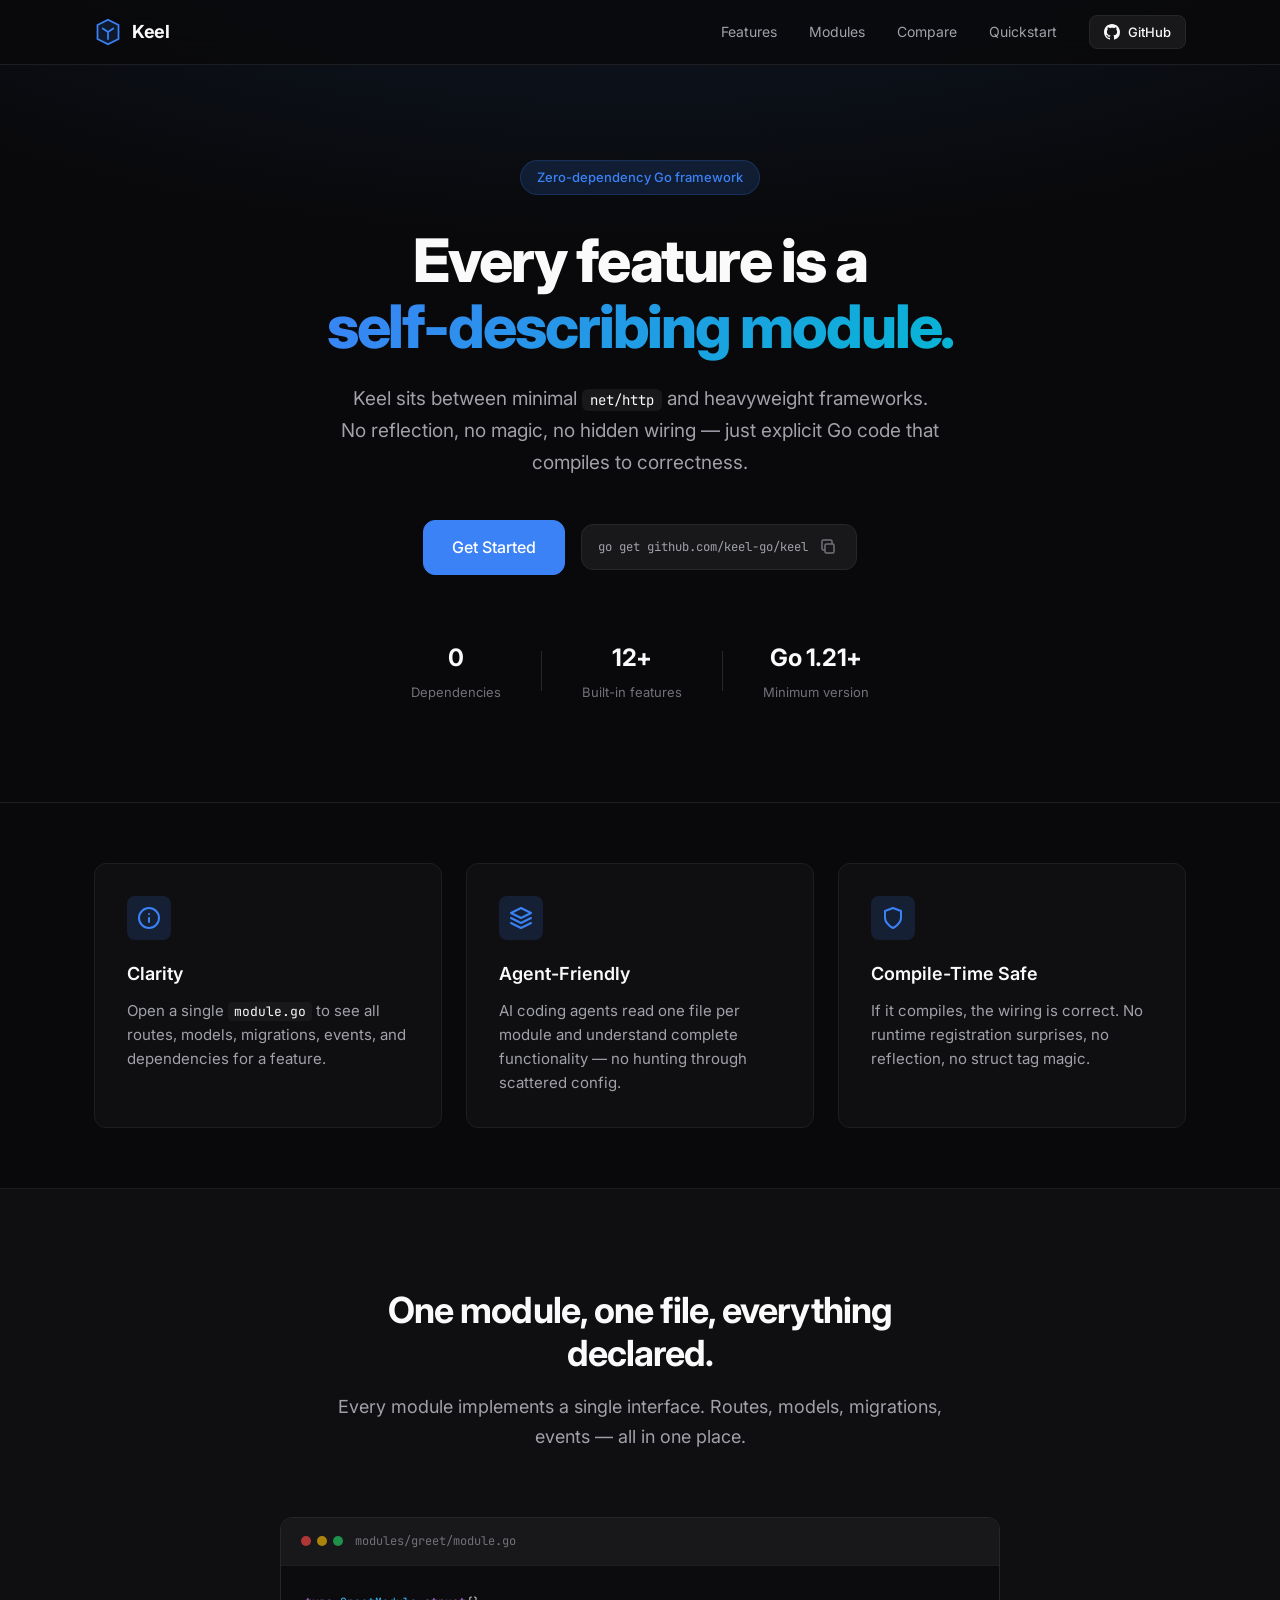
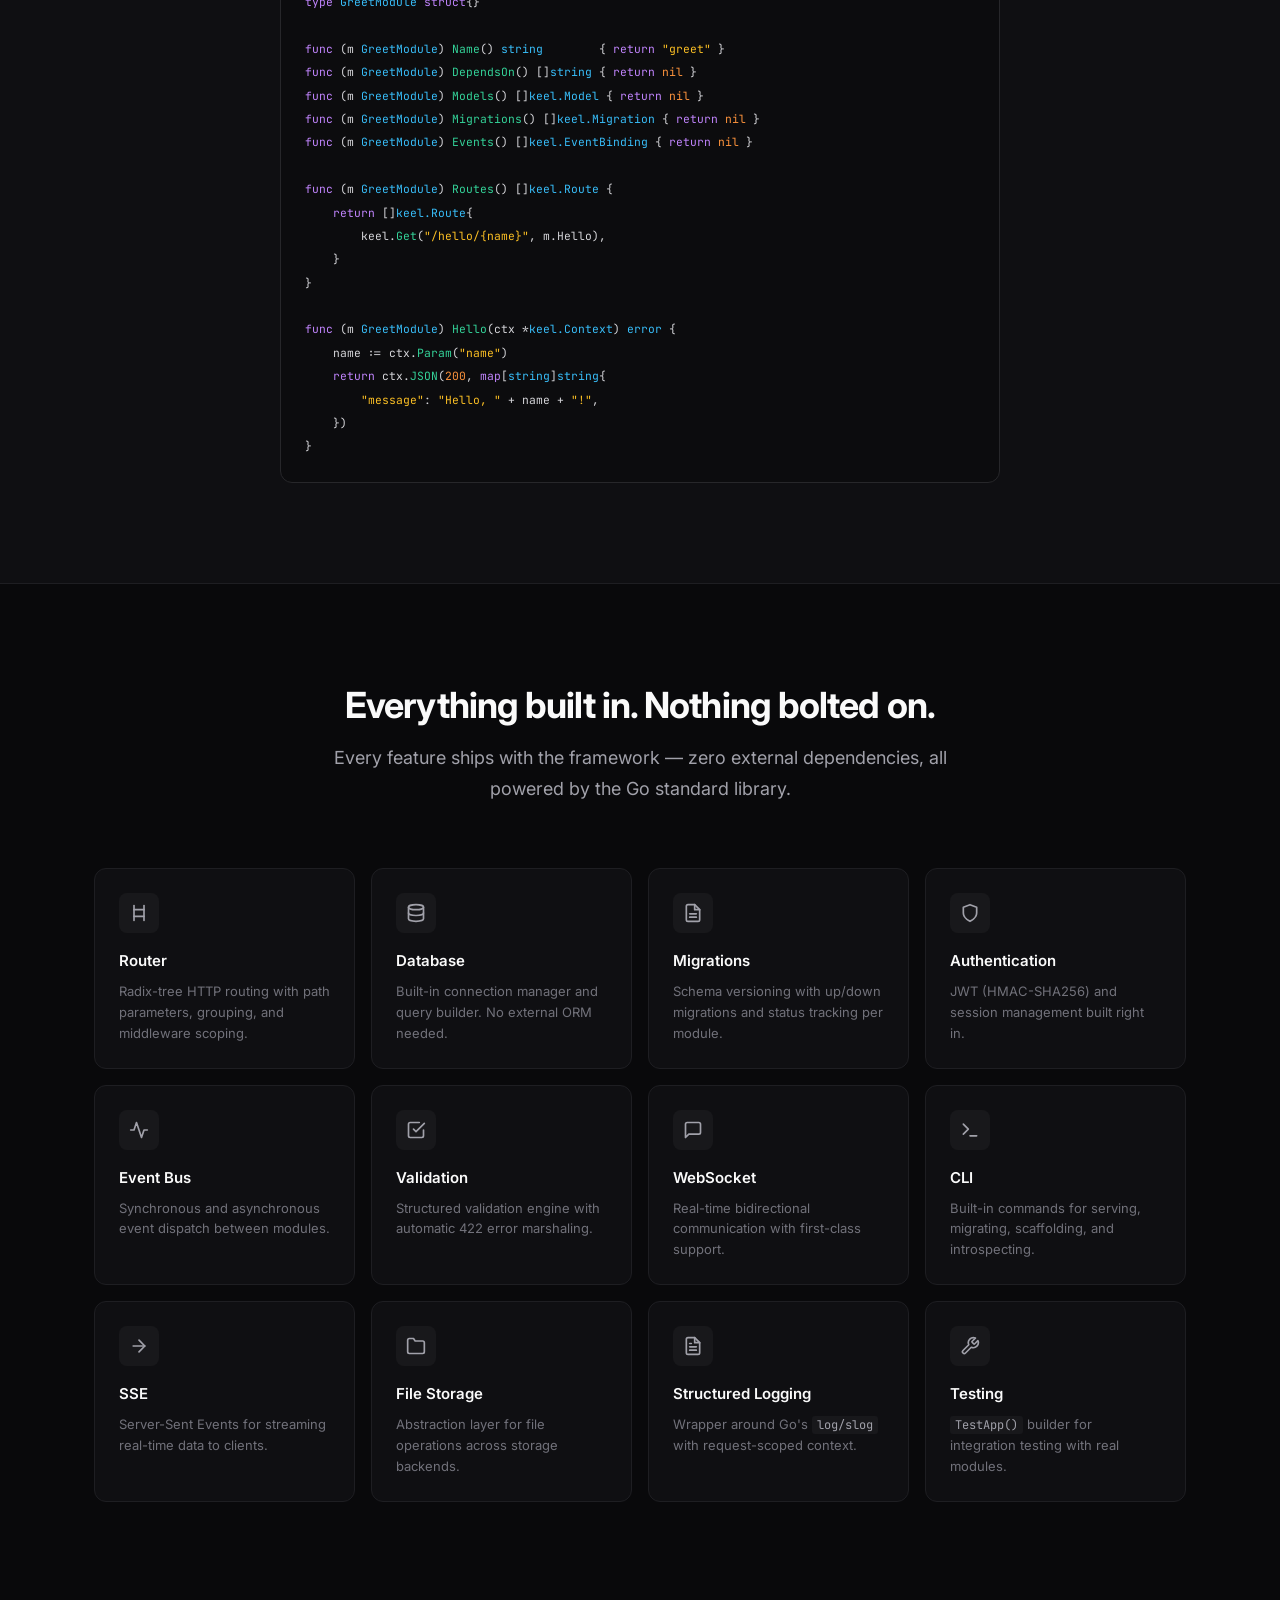
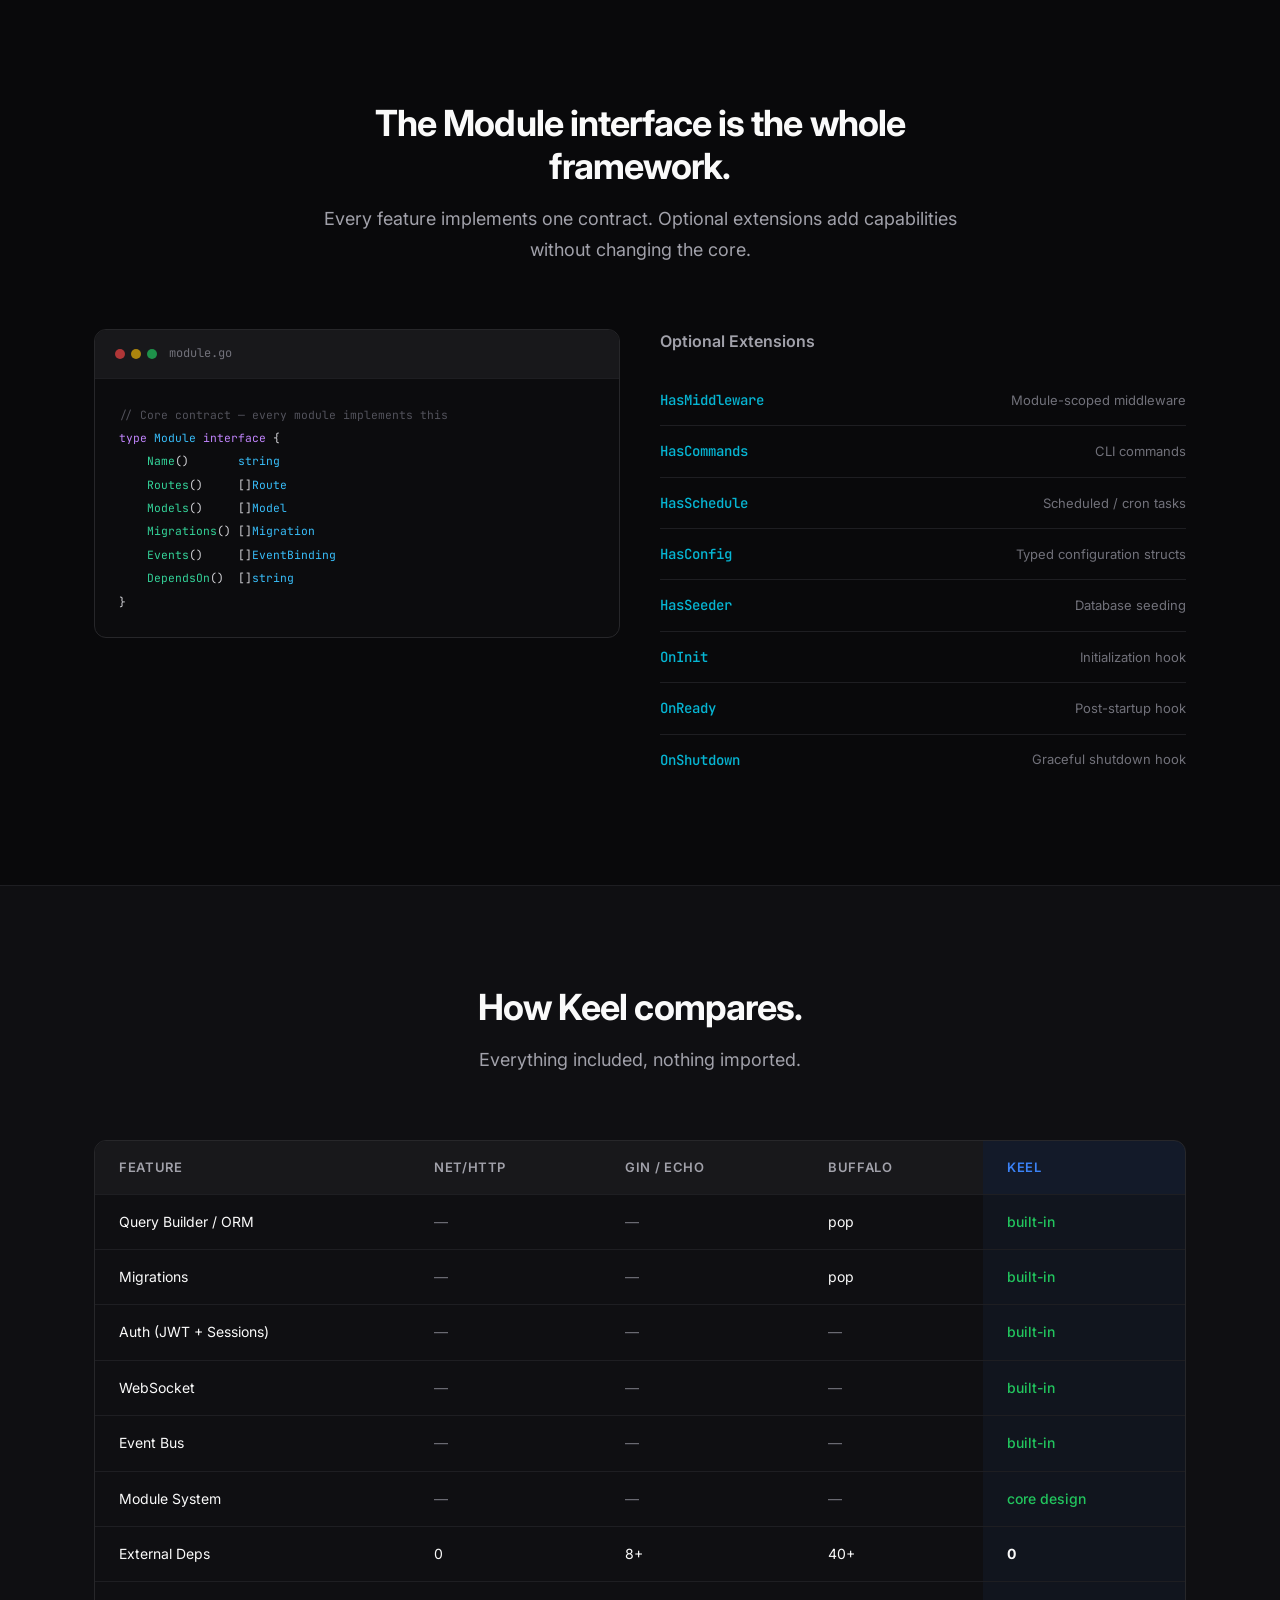
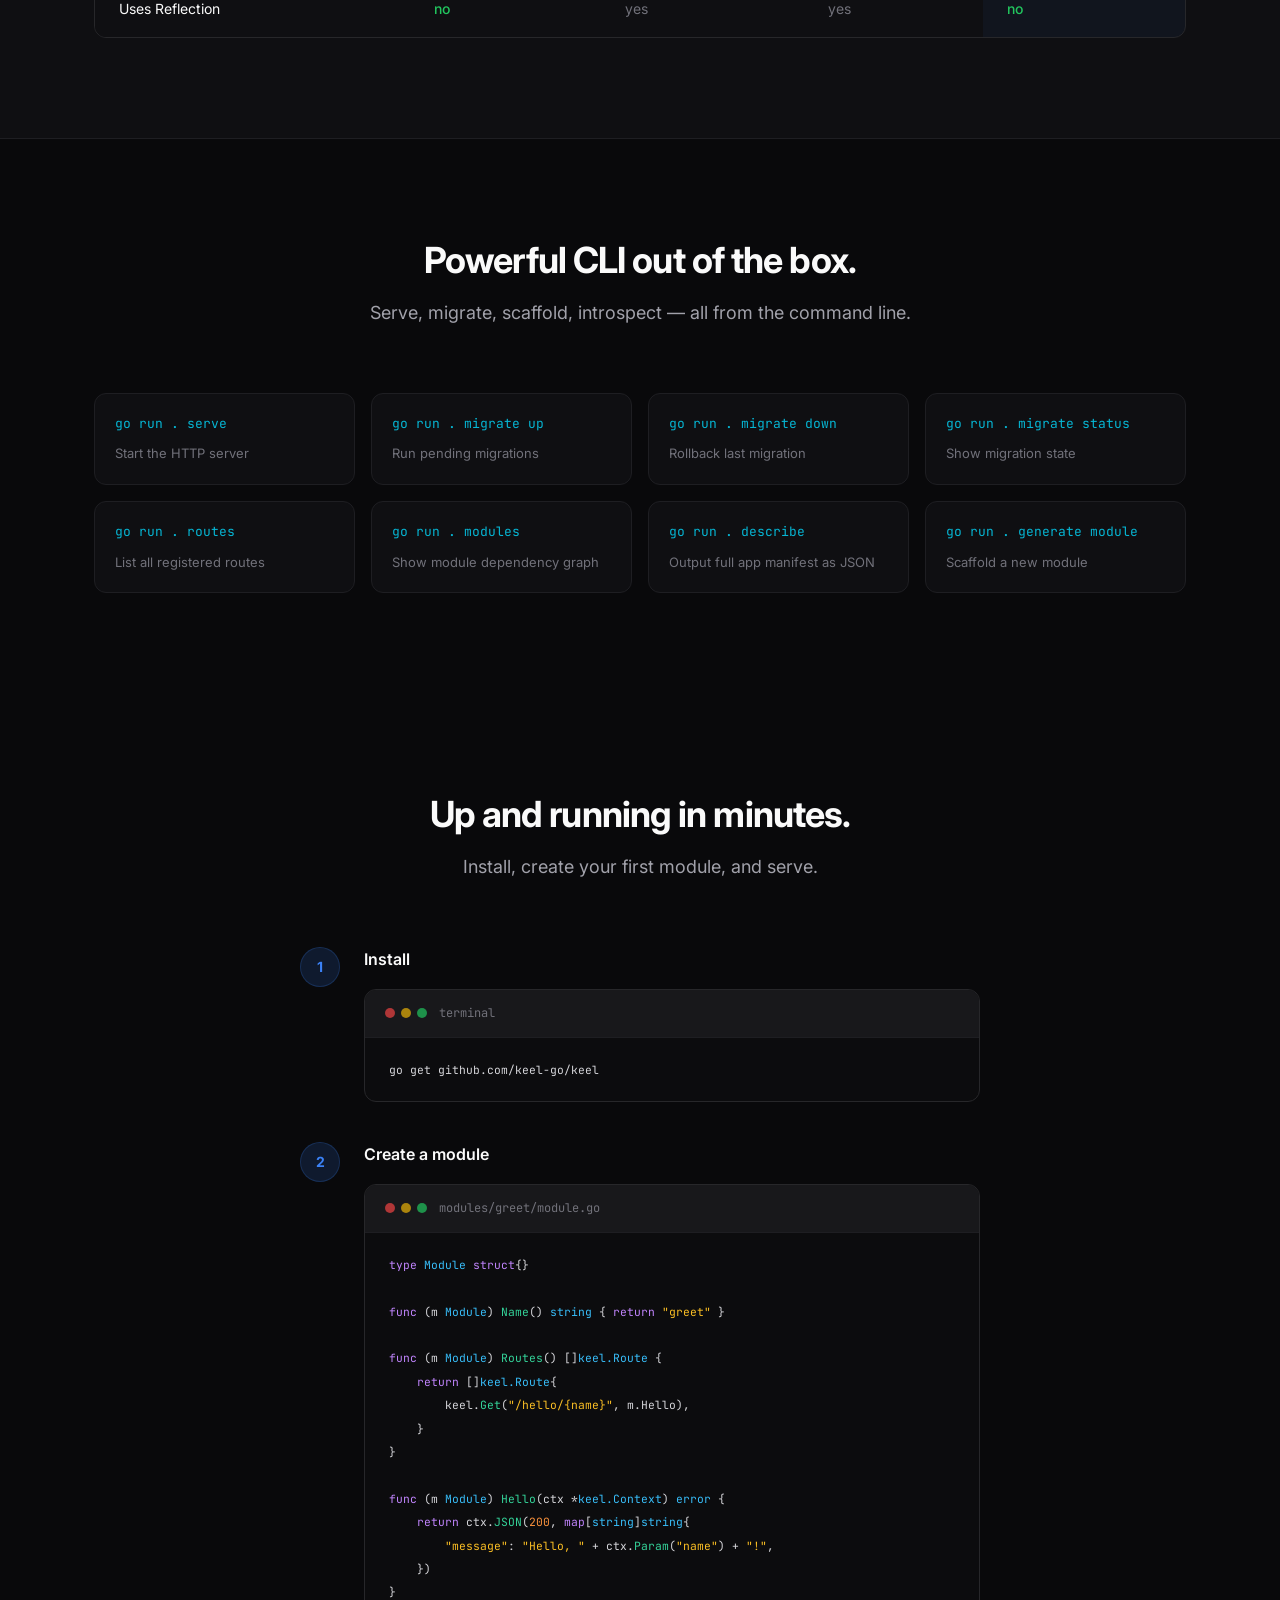
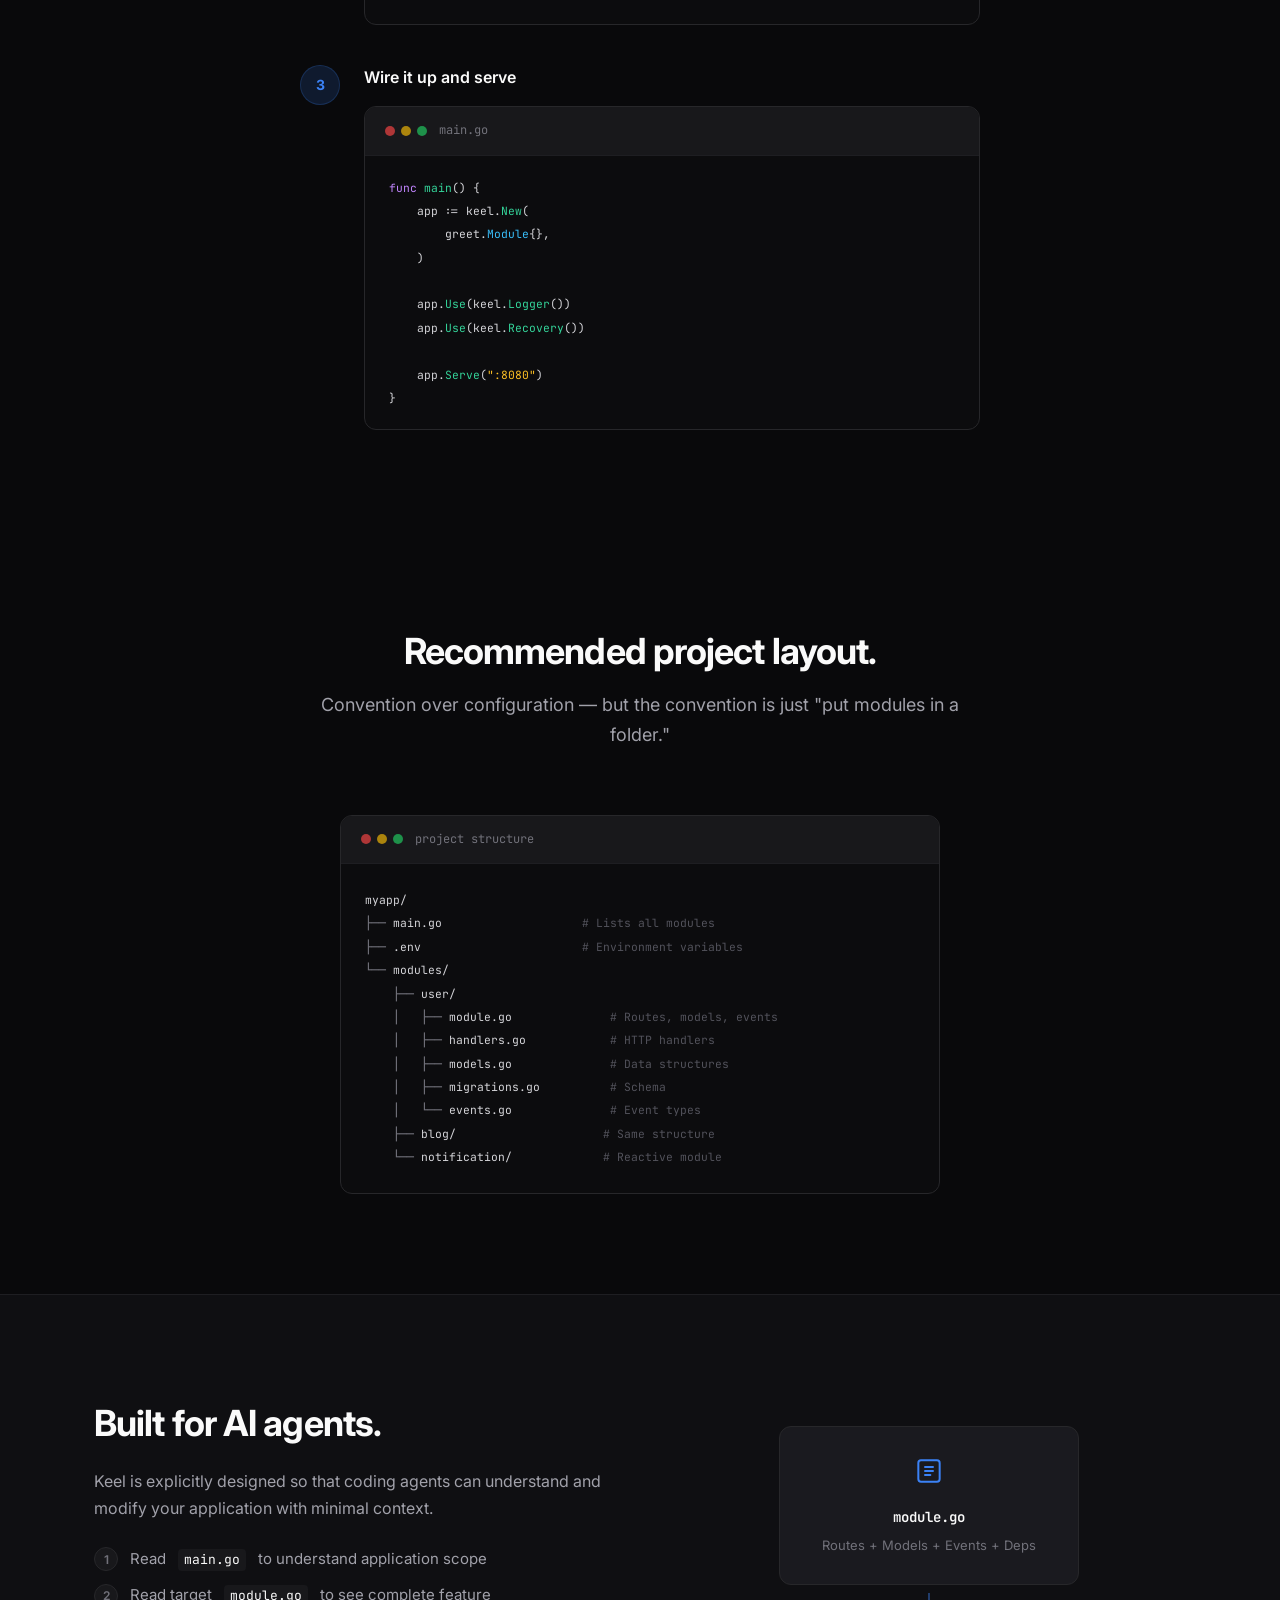
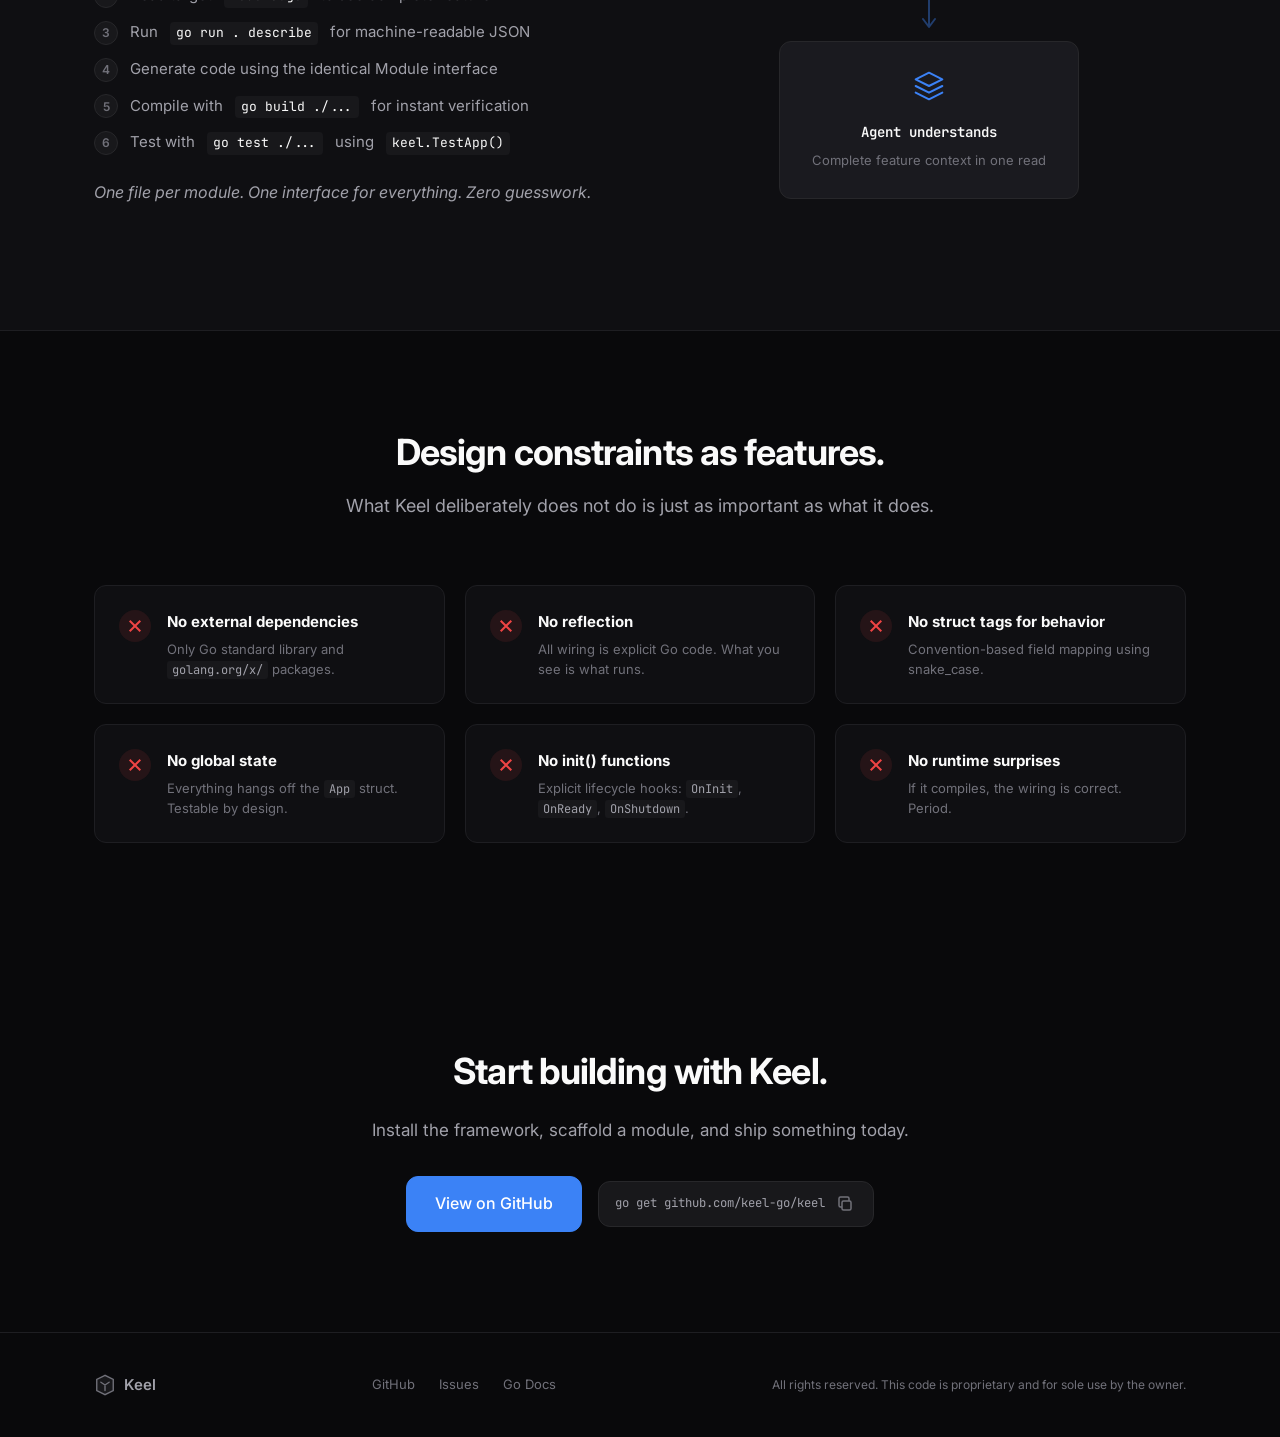
==== public/index.html @ 2d62fa48 "License" ====
<!DOCTYPE html>
<html lang="en">
<head>
  <meta charset="UTF-8">
  <meta name="viewport" content="width=device-width, initial-scale=1.0">
  <title>Keel - Zero-Dependency Go Web Framework</title>
  <meta name="description" content="Keel is a zero-dependency Go web framework where every feature is a self-describing module. Explicit, agent-friendly, compile-time safe.">
  <link rel="preconnect" href="https://fonts.googleapis.com">
  <link rel="preconnect" href="https://fonts.gstatic.com" crossorigin>
  <link href="https://fonts.googleapis.com/css2?family=Inter:wght@400;500;600;700;800&family=JetBrains+Mono:wght@400;500&display=swap" rel="stylesheet">
  <link rel="stylesheet" href="styles.css">
  <link rel="icon" href="data:image/svg+xml,<svg xmlns='http://www.w3.org/2000/svg' viewBox='0 0 100 100'><text y='.9em' font-size='90'>%E2%9A%93</text></svg>">
</head>
<body>
  <!-- Navigation -->
  <nav class="nav" id="nav">
    <div class="container nav-inner">
      <a href="#" class="nav-logo">
        <svg class="nav-logo-icon" viewBox="0 0 32 32" fill="none" xmlns="http://www.w3.org/2000/svg">
          <path d="M16 2L4 8v16l12 6 12-6V8L16 2z" fill="currentColor" opacity="0.15"/>
          <path d="M16 2L4 8v16l12 6 12-6V8L16 2z" stroke="currentColor" stroke-width="2" fill="none"/>
          <path d="M10 12l6 4 6-4M16 16v8" stroke="currentColor" stroke-width="2" stroke-linecap="round"/>
        </svg>
        <span>Keel</span>
      </a>
      <div class="nav-links">
        <a href="#features">Features</a>
        <a href="#modules">Modules</a>
        <a href="#comparison">Compare</a>
        <a href="#quickstart">Quickstart</a>
        <a href="https://github.com/keel-go/keel" class="btn btn-sm" target="_blank" rel="noopener">
          <svg width="16" height="16" viewBox="0 0 16 16" fill="currentColor"><path d="M8 0C3.58 0 0 3.58 0 8c0 3.54 2.29 6.53 5.47 7.59.4.07.55-.17.55-.38 0-.19-.01-.82-.01-1.49-2.01.37-2.53-.49-2.69-.94-.09-.23-.48-.94-.82-1.13-.28-.15-.68-.52-.01-.53.63-.01 1.08.58 1.23.82.72 1.21 1.87.87 2.33.66.07-.52.28-.87.51-1.07-1.78-.2-3.64-.89-3.64-3.95 0-.87.31-1.59.82-2.15-.08-.2-.36-1.02.08-2.12 0 0 .67-.21 2.2.82.64-.18 1.32-.27 2-.27.68 0 1.36.09 2 .27 1.53-1.04 2.2-.82 2.2-.82.44 1.1.16 1.92.08 2.12.51.56.82 1.27.82 2.15 0 3.07-1.87 3.75-3.65 3.95.29.25.54.73.54 1.48 0 1.07-.01 1.93-.01 2.2 0 .21.15.46.55.38A8.013 8.013 0 0016 8c0-4.42-3.58-8-8-8z"/></svg>
          GitHub
        </a>
      </div>
      <button class="nav-toggle" id="nav-toggle" aria-label="Toggle menu">
        <span></span><span></span><span></span>
      </button>
    </div>
  </nav>

  <!-- Mobile Menu -->
  <div class="mobile-menu" id="mobile-menu">
    <a href="#features" class="mobile-menu-link">Features</a>
    <a href="#modules" class="mobile-menu-link">Modules</a>
    <a href="#comparison" class="mobile-menu-link">Compare</a>
    <a href="#quickstart" class="mobile-menu-link">Quickstart</a>
    <a href="https://github.com/keel-go/keel" class="mobile-menu-link" target="_blank" rel="noopener">GitHub</a>
  </div>

  <!-- Hero -->
  <header class="hero">
    <div class="hero-bg"></div>
    <div class="container hero-inner">
      <div class="hero-badge">Zero-dependency Go framework</div>
      <h1 class="hero-title">
        Every feature is a<br>
        <span class="gradient-text">self-describing module.</span>
      </h1>
      <p class="hero-subtitle">
        Keel sits between minimal <code>net/http</code> and heavyweight frameworks.
        No reflection, no magic, no hidden wiring &mdash; just explicit Go code
        that compiles to correctness.
      </p>
      <div class="hero-actions">
        <a href="#quickstart" class="btn btn-primary btn-lg">Get Started</a>
        <div class="hero-install">
          <code>go get github.com/keel-go/keel</code>
          <button class="copy-btn" data-copy="go get github.com/keel-go/keel" aria-label="Copy">
            <svg width="16" height="16" viewBox="0 0 16 16" fill="none" stroke="currentColor" stroke-width="1.5"><rect x="5" y="5" width="9" height="9" rx="1.5"/><path d="M5 11H3.5A1.5 1.5 0 012 9.5v-7A1.5 1.5 0 013.5 1h7A1.5 1.5 0 0112 2.5V5"/></svg>
          </button>
        </div>
      </div>
      <div class="hero-stats">
        <div class="hero-stat">
          <span class="hero-stat-value">0</span>
          <span class="hero-stat-label">Dependencies</span>
        </div>
        <div class="hero-stat-divider"></div>
        <div class="hero-stat">
          <span class="hero-stat-value">12+</span>
          <span class="hero-stat-label">Built-in features</span>
        </div>
        <div class="hero-stat-divider"></div>
        <div class="hero-stat">
          <span class="hero-stat-value">Go 1.21+</span>
          <span class="hero-stat-label">Minimum version</span>
        </div>
      </div>
    </div>
  </header>

  <!-- Philosophy -->
  <section class="section philosophy">
    <div class="container">
      <div class="philosophy-grid">
        <div class="philosophy-card">
          <div class="philosophy-icon">
            <svg width="24" height="24" viewBox="0 0 24 24" fill="none" stroke="currentColor" stroke-width="2" stroke-linecap="round" stroke-linejoin="round"><circle cx="12" cy="12" r="10"/><path d="M12 16v-4M12 8h.01"/></svg>
          </div>
          <h3>Clarity</h3>
          <p>Open a single <code>module.go</code> to see all routes, models, migrations, events, and dependencies for a feature.</p>
        </div>
        <div class="philosophy-card">
          <div class="philosophy-icon">
            <svg width="24" height="24" viewBox="0 0 24 24" fill="none" stroke="currentColor" stroke-width="2" stroke-linecap="round" stroke-linejoin="round"><path d="M12 2L2 7l10 5 10-5-10-5z"/><path d="M2 17l10 5 10-5"/><path d="M2 12l10 5 10-5"/></svg>
          </div>
          <h3>Agent-Friendly</h3>
          <p>AI coding agents read one file per module and understand complete functionality &mdash; no hunting through scattered config.</p>
        </div>
        <div class="philosophy-card">
          <div class="philosophy-icon">
            <svg width="24" height="24" viewBox="0 0 24 24" fill="none" stroke="currentColor" stroke-width="2" stroke-linecap="round" stroke-linejoin="round"><path d="M12 22s8-4 8-10V5l-8-3-8 3v7c0 6 8 10 8 10z"/></svg>
          </div>
          <h3>Compile-Time Safe</h3>
          <p>If it compiles, the wiring is correct. No runtime registration surprises, no reflection, no struct tag magic.</p>
        </div>
      </div>
    </div>
  </section>

  <!-- Code Preview -->
  <section class="section code-preview">
    <div class="container">
      <div class="section-header">
        <h2>One module, one file, everything declared.</h2>
        <p>Every module implements a single interface. Routes, models, migrations, events &mdash; all in one place.</p>
      </div>
      <div class="code-window">
        <div class="code-header">
          <div class="code-dots">
            <span></span><span></span><span></span>
          </div>
          <span class="code-filename">modules/greet/module.go</span>
        </div>
        <pre class="code-body"><code><span class="kw">type</span> <span class="type">GreetModule</span> <span class="kw">struct</span>{}

<span class="kw">func</span> (m <span class="type">GreetModule</span>) <span class="fn">Name</span>() <span class="type">string</span>        { <span class="kw">return</span> <span class="str">"greet"</span> }
<span class="kw">func</span> (m <span class="type">GreetModule</span>) <span class="fn">DependsOn</span>() []<span class="type">string</span> { <span class="kw">return</span> <span class="lit">nil</span> }
<span class="kw">func</span> (m <span class="type">GreetModule</span>) <span class="fn">Models</span>() []<span class="type">keel.Model</span> { <span class="kw">return</span> <span class="lit">nil</span> }
<span class="kw">func</span> (m <span class="type">GreetModule</span>) <span class="fn">Migrations</span>() []<span class="type">keel.Migration</span> { <span class="kw">return</span> <span class="lit">nil</span> }
<span class="kw">func</span> (m <span class="type">GreetModule</span>) <span class="fn">Events</span>() []<span class="type">keel.EventBinding</span> { <span class="kw">return</span> <span class="lit">nil</span> }

<span class="kw">func</span> (m <span class="type">GreetModule</span>) <span class="fn">Routes</span>() []<span class="type">keel.Route</span> {
    <span class="kw">return</span> []<span class="type">keel.Route</span>{
        keel.<span class="fn">Get</span>(<span class="str">"/hello/{name}"</span>, m.Hello),
    }
}

<span class="kw">func</span> (m <span class="type">GreetModule</span>) <span class="fn">Hello</span>(ctx *<span class="type">keel.Context</span>) <span class="type">error</span> {
    name := ctx.<span class="fn">Param</span>(<span class="str">"name"</span>)
    <span class="kw">return</span> ctx.<span class="fn">JSON</span>(<span class="lit">200</span>, <span class="kw">map</span>[<span class="type">string</span>]<span class="type">string</span>{
        <span class="str">"message"</span>: <span class="str">"Hello, "</span> + name + <span class="str">"!"</span>,
    })
}</code></pre>
      </div>
    </div>
  </section>

  <!-- Features -->
  <section class="section features" id="features">
    <div class="container">
      <div class="section-header">
        <h2>Everything built in. Nothing bolted on.</h2>
        <p>Every feature ships with the framework &mdash; zero external dependencies, all powered by the Go standard library.</p>
      </div>
      <div class="features-grid">
        <div class="feature-card">
          <div class="feature-icon">
            <svg width="20" height="20" viewBox="0 0 24 24" fill="none" stroke="currentColor" stroke-width="2" stroke-linecap="round" stroke-linejoin="round"><path d="M6 3v18"/><path d="M18 3v18"/><path d="M6 8h12"/><path d="M6 16h12"/></svg>
          </div>
          <h3>Router</h3>
          <p>Radix-tree HTTP routing with path parameters, grouping, and middleware scoping.</p>
        </div>
        <div class="feature-card">
          <div class="feature-icon">
            <svg width="20" height="20" viewBox="0 0 24 24" fill="none" stroke="currentColor" stroke-width="2" stroke-linecap="round" stroke-linejoin="round"><ellipse cx="12" cy="5" rx="9" ry="3"/><path d="M21 12c0 1.66-4 3-9 3s-9-1.34-9-3"/><path d="M3 5v14c0 1.66 4 3 9 3s9-1.34 9-3V5"/></svg>
          </div>
          <h3>Database</h3>
          <p>Built-in connection manager and query builder. No external ORM needed.</p>
        </div>
        <div class="feature-card">
          <div class="feature-icon">
            <svg width="20" height="20" viewBox="0 0 24 24" fill="none" stroke="currentColor" stroke-width="2" stroke-linecap="round" stroke-linejoin="round"><path d="M14 2H6a2 2 0 00-2 2v16a2 2 0 002 2h12a2 2 0 002-2V8z"/><polyline points="14 2 14 8 20 8"/><line x1="16" y1="13" x2="8" y2="13"/><line x1="16" y1="17" x2="8" y2="17"/></svg>
          </div>
          <h3>Migrations</h3>
          <p>Schema versioning with up/down migrations and status tracking per module.</p>
        </div>
        <div class="feature-card">
          <div class="feature-icon">
            <svg width="20" height="20" viewBox="0 0 24 24" fill="none" stroke="currentColor" stroke-width="2" stroke-linecap="round" stroke-linejoin="round"><path d="M12 22s8-4 8-10V5l-8-3-8 3v7c0 6 8 10 8 10z"/></svg>
          </div>
          <h3>Authentication</h3>
          <p>JWT (HMAC-SHA256) and session management built right in.</p>
        </div>
        <div class="feature-card">
          <div class="feature-icon">
            <svg width="20" height="20" viewBox="0 0 24 24" fill="none" stroke="currentColor" stroke-width="2" stroke-linecap="round" stroke-linejoin="round"><path d="M22 12h-4l-3 9L9 3l-3 9H2"/></svg>
          </div>
          <h3>Event Bus</h3>
          <p>Synchronous and asynchronous event dispatch between modules.</p>
        </div>
        <div class="feature-card">
          <div class="feature-icon">
            <svg width="20" height="20" viewBox="0 0 24 24" fill="none" stroke="currentColor" stroke-width="2" stroke-linecap="round" stroke-linejoin="round"><path d="M9 11l3 3L22 4"/><path d="M21 12v7a2 2 0 01-2 2H5a2 2 0 01-2-2V5a2 2 0 012-2h11"/></svg>
          </div>
          <h3>Validation</h3>
          <p>Structured validation engine with automatic 422 error marshaling.</p>
        </div>
        <div class="feature-card">
          <div class="feature-icon">
            <svg width="20" height="20" viewBox="0 0 24 24" fill="none" stroke="currentColor" stroke-width="2" stroke-linecap="round" stroke-linejoin="round"><path d="M21 15a2 2 0 01-2 2H7l-4 4V5a2 2 0 012-2h14a2 2 0 012 2z"/></svg>
          </div>
          <h3>WebSocket</h3>
          <p>Real-time bidirectional communication with first-class support.</p>
        </div>
        <div class="feature-card">
          <div class="feature-icon">
            <svg width="20" height="20" viewBox="0 0 24 24" fill="none" stroke="currentColor" stroke-width="2" stroke-linecap="round" stroke-linejoin="round"><polyline points="4 17 10 11 4 5"/><line x1="12" y1="19" x2="20" y2="19"/></svg>
          </div>
          <h3>CLI</h3>
          <p>Built-in commands for serving, migrating, scaffolding, and introspecting.</p>
        </div>
        <div class="feature-card">
          <div class="feature-icon">
            <svg width="20" height="20" viewBox="0 0 24 24" fill="none" stroke="currentColor" stroke-width="2" stroke-linecap="round" stroke-linejoin="round"><path d="M5 12h14"/><path d="M12 5l7 7-7 7"/></svg>
          </div>
          <h3>SSE</h3>
          <p>Server-Sent Events for streaming real-time data to clients.</p>
        </div>
        <div class="feature-card">
          <div class="feature-icon">
            <svg width="20" height="20" viewBox="0 0 24 24" fill="none" stroke="currentColor" stroke-width="2" stroke-linecap="round" stroke-linejoin="round"><path d="M22 19a2 2 0 01-2 2H4a2 2 0 01-2-2V5a2 2 0 012-2h5l2 3h9a2 2 0 012 2z"/></svg>
          </div>
          <h3>File Storage</h3>
          <p>Abstraction layer for file operations across storage backends.</p>
        </div>
        <div class="feature-card">
          <div class="feature-icon">
            <svg width="20" height="20" viewBox="0 0 24 24" fill="none" stroke="currentColor" stroke-width="2" stroke-linecap="round" stroke-linejoin="round"><path d="M14 2H6a2 2 0 00-2 2v16a2 2 0 002 2h12a2 2 0 002-2V8z"/><path d="M14 2v6h6"/><path d="M16 13H8"/><path d="M16 17H8"/><path d="M10 9H8"/></svg>
          </div>
          <h3>Structured Logging</h3>
          <p>Wrapper around Go's <code>log/slog</code> with request-scoped context.</p>
        </div>
        <div class="feature-card">
          <div class="feature-icon">
            <svg width="20" height="20" viewBox="0 0 24 24" fill="none" stroke="currentColor" stroke-width="2" stroke-linecap="round" stroke-linejoin="round"><path d="M14.7 6.3a1 1 0 000 1.4l1.6 1.6a1 1 0 001.4 0l3.77-3.77a6 6 0 01-7.94 7.94l-6.91 6.91a2.12 2.12 0 01-3-3l6.91-6.91a6 6 0 017.94-7.94l-3.76 3.76z"/></svg>
          </div>
          <h3>Testing</h3>
          <p><code>TestApp()</code> builder for integration testing with real modules.</p>
        </div>
      </div>
    </div>
  </section>

  <!-- Module Interface -->
  <section class="section modules" id="modules">
    <div class="container">
      <div class="section-header">
        <h2>The Module interface is the whole framework.</h2>
        <p>Every feature implements one contract. Optional extensions add capabilities without changing the core.</p>
      </div>
      <div class="modules-layout">
        <div class="code-window">
          <div class="code-header">
            <div class="code-dots">
              <span></span><span></span><span></span>
            </div>
            <span class="code-filename">module.go</span>
          </div>
          <pre class="code-body"><code><span class="cm">// Core contract &mdash; every module implements this</span>
<span class="kw">type</span> <span class="type">Module</span> <span class="kw">interface</span> {
    <span class="fn">Name</span>()       <span class="type">string</span>
    <span class="fn">Routes</span>()     []<span class="type">Route</span>
    <span class="fn">Models</span>()     []<span class="type">Model</span>
    <span class="fn">Migrations</span>() []<span class="type">Migration</span>
    <span class="fn">Events</span>()     []<span class="type">EventBinding</span>
    <span class="fn">DependsOn</span>()  []<span class="type">string</span>
}</code></pre>
        </div>
        <div class="extensions-list">
          <h3>Optional Extensions</h3>
          <div class="extension">
            <code>HasMiddleware</code>
            <span>Module-scoped middleware</span>
          </div>
          <div class="extension">
            <code>HasCommands</code>
            <span>CLI commands</span>
          </div>
          <div class="extension">
            <code>HasSchedule</code>
            <span>Scheduled / cron tasks</span>
          </div>
          <div class="extension">
            <code>HasConfig</code>
            <span>Typed configuration structs</span>
          </div>
          <div class="extension">
            <code>HasSeeder</code>
            <span>Database seeding</span>
          </div>
          <div class="extension">
            <code>OnInit</code>
            <span>Initialization hook</span>
          </div>
          <div class="extension">
            <code>OnReady</code>
            <span>Post-startup hook</span>
          </div>
          <div class="extension">
            <code>OnShutdown</code>
            <span>Graceful shutdown hook</span>
          </div>
        </div>
      </div>
    </div>
  </section>

  <!-- Comparison -->
  <section class="section comparison" id="comparison">
    <div class="container">
      <div class="section-header">
        <h2>How Keel compares.</h2>
        <p>Everything included, nothing imported.</p>
      </div>
      <div class="table-wrapper">
        <table class="comparison-table">
          <thead>
            <tr>
              <th>Feature</th>
              <th>net/http</th>
              <th>Gin / Echo</th>
              <th>Buffalo</th>
              <th class="highlight">Keel</th>
            </tr>
          </thead>
          <tbody>
            <tr>
              <td>Query Builder / ORM</td>
              <td><span class="no">&mdash;</span></td>
              <td><span class="no">&mdash;</span></td>
              <td>pop</td>
              <td class="highlight"><span class="yes">built-in</span></td>
            </tr>
            <tr>
              <td>Migrations</td>
              <td><span class="no">&mdash;</span></td>
              <td><span class="no">&mdash;</span></td>
              <td>pop</td>
              <td class="highlight"><span class="yes">built-in</span></td>
            </tr>
            <tr>
              <td>Auth (JWT + Sessions)</td>
              <td><span class="no">&mdash;</span></td>
              <td><span class="no">&mdash;</span></td>
              <td><span class="no">&mdash;</span></td>
              <td class="highlight"><span class="yes">built-in</span></td>
            </tr>
            <tr>
              <td>WebSocket</td>
              <td><span class="no">&mdash;</span></td>
              <td><span class="no">&mdash;</span></td>
              <td><span class="no">&mdash;</span></td>
              <td class="highlight"><span class="yes">built-in</span></td>
            </tr>
            <tr>
              <td>Event Bus</td>
              <td><span class="no">&mdash;</span></td>
              <td><span class="no">&mdash;</span></td>
              <td><span class="no">&mdash;</span></td>
              <td class="highlight"><span class="yes">built-in</span></td>
            </tr>
            <tr>
              <td>Module System</td>
              <td><span class="no">&mdash;</span></td>
              <td><span class="no">&mdash;</span></td>
              <td><span class="no">&mdash;</span></td>
              <td class="highlight"><span class="yes">core design</span></td>
            </tr>
            <tr>
              <td>External Deps</td>
              <td>0</td>
              <td>8+</td>
              <td>40+</td>
              <td class="highlight"><strong>0</strong></td>
            </tr>
            <tr>
              <td>Uses Reflection</td>
              <td><span class="yes">no</span></td>
              <td><span class="no">yes</span></td>
              <td><span class="no">yes</span></td>
              <td class="highlight"><span class="yes">no</span></td>
            </tr>
          </tbody>
        </table>
      </div>
    </div>
  </section>

  <!-- CLI -->
  <section class="section cli-section">
    <div class="container">
      <div class="section-header">
        <h2>Powerful CLI out of the box.</h2>
        <p>Serve, migrate, scaffold, introspect &mdash; all from the command line.</p>
      </div>
      <div class="cli-grid">
        <div class="cli-card">
          <code>go run . serve</code>
          <p>Start the HTTP server</p>
        </div>
        <div class="cli-card">
          <code>go run . migrate up</code>
          <p>Run pending migrations</p>
        </div>
        <div class="cli-card">
          <code>go run . migrate down</code>
          <p>Rollback last migration</p>
        </div>
        <div class="cli-card">
          <code>go run . migrate status</code>
          <p>Show migration state</p>
        </div>
        <div class="cli-card">
          <code>go run . routes</code>
          <p>List all registered routes</p>
        </div>
        <div class="cli-card">
          <code>go run . modules</code>
          <p>Show module dependency graph</p>
        </div>
        <div class="cli-card">
          <code>go run . describe</code>
          <p>Output full app manifest as JSON</p>
        </div>
        <div class="cli-card">
          <code>go run . generate module</code>
          <p>Scaffold a new module</p>
        </div>
      </div>
    </div>
  </section>

  <!-- Quickstart -->
  <section class="section quickstart" id="quickstart">
    <div class="container">
      <div class="section-header">
        <h2>Up and running in minutes.</h2>
        <p>Install, create your first module, and serve.</p>
      </div>
      <div class="steps">
        <div class="step">
          <div class="step-number">1</div>
          <div class="step-content">
            <h3>Install</h3>
            <div class="code-window code-window-sm">
              <div class="code-header">
                <div class="code-dots"><span></span><span></span><span></span></div>
                <span class="code-filename">terminal</span>
              </div>
              <pre class="code-body"><code>go get github.com/keel-go/keel</code></pre>
            </div>
          </div>
        </div>
        <div class="step">
          <div class="step-number">2</div>
          <div class="step-content">
            <h3>Create a module</h3>
            <div class="code-window code-window-sm">
              <div class="code-header">
                <div class="code-dots"><span></span><span></span><span></span></div>
                <span class="code-filename">modules/greet/module.go</span>
              </div>
              <pre class="code-body"><code><span class="kw">type</span> <span class="type">Module</span> <span class="kw">struct</span>{}

<span class="kw">func</span> (m <span class="type">Module</span>) <span class="fn">Name</span>() <span class="type">string</span> { <span class="kw">return</span> <span class="str">"greet"</span> }

<span class="kw">func</span> (m <span class="type">Module</span>) <span class="fn">Routes</span>() []<span class="type">keel.Route</span> {
    <span class="kw">return</span> []<span class="type">keel.Route</span>{
        keel.<span class="fn">Get</span>(<span class="str">"/hello/{name}"</span>, m.Hello),
    }
}

<span class="kw">func</span> (m <span class="type">Module</span>) <span class="fn">Hello</span>(ctx *<span class="type">keel.Context</span>) <span class="type">error</span> {
    <span class="kw">return</span> ctx.<span class="fn">JSON</span>(<span class="lit">200</span>, <span class="kw">map</span>[<span class="type">string</span>]<span class="type">string</span>{
        <span class="str">"message"</span>: <span class="str">"Hello, "</span> + ctx.<span class="fn">Param</span>(<span class="str">"name"</span>) + <span class="str">"!"</span>,
    })
}</code></pre>
            </div>
          </div>
        </div>
        <div class="step">
          <div class="step-number">3</div>
          <div class="step-content">
            <h3>Wire it up and serve</h3>
            <div class="code-window code-window-sm">
              <div class="code-header">
                <div class="code-dots"><span></span><span></span><span></span></div>
                <span class="code-filename">main.go</span>
              </div>
              <pre class="code-body"><code><span class="kw">func</span> <span class="fn">main</span>() {
    app := keel.<span class="fn">New</span>(
        greet.<span class="type">Module</span>{},
    )

    app.<span class="fn">Use</span>(keel.<span class="fn">Logger</span>())
    app.<span class="fn">Use</span>(keel.<span class="fn">Recovery</span>())

    app.<span class="fn">Serve</span>(<span class="str">":8080"</span>)
}</code></pre>
            </div>
          </div>
        </div>
      </div>
    </div>
  </section>

  <!-- Project Structure -->
  <section class="section structure">
    <div class="container">
      <div class="section-header">
        <h2>Recommended project layout.</h2>
        <p>Convention over configuration &mdash; but the convention is just "put modules in a folder."</p>
      </div>
      <div class="structure-window">
        <div class="code-window">
          <div class="code-header">
            <div class="code-dots"><span></span><span></span><span></span></div>
            <span class="code-filename">project structure</span>
          </div>
          <pre class="code-body tree"><code>myapp/
<span class="tree-pipe">├──</span> main.go                    <span class="cm"># Lists all modules</span>
<span class="tree-pipe">├──</span> .env                       <span class="cm"># Environment variables</span>
<span class="tree-pipe">└──</span> modules/
    <span class="tree-pipe">├──</span> user/
    <span class="tree-pipe">│</span>   <span class="tree-pipe">├──</span> module.go              <span class="cm"># Routes, models, events</span>
    <span class="tree-pipe">│</span>   <span class="tree-pipe">├──</span> handlers.go            <span class="cm"># HTTP handlers</span>
    <span class="tree-pipe">│</span>   <span class="tree-pipe">├──</span> models.go              <span class="cm"># Data structures</span>
    <span class="tree-pipe">│</span>   <span class="tree-pipe">├──</span> migrations.go          <span class="cm"># Schema</span>
    <span class="tree-pipe">│</span>   <span class="tree-pipe">└──</span> events.go              <span class="cm"># Event types</span>
    <span class="tree-pipe">├──</span> blog/                     <span class="cm"># Same structure</span>
    <span class="tree-pipe">└──</span> notification/             <span class="cm"># Reactive module</span></code></pre>
        </div>
      </div>
    </div>
  </section>

  <!-- Agent Workflow -->
  <section class="section agent-section">
    <div class="container">
      <div class="agent-layout">
        <div class="agent-text">
          <h2>Built for AI agents.</h2>
          <p>Keel is explicitly designed so that coding agents can understand and modify your application with minimal context.</p>
          <ol class="agent-steps">
            <li>Read <code>main.go</code> to understand application scope</li>
            <li>Read target <code>module.go</code> to see complete feature</li>
            <li>Run <code>go run . describe</code> for machine-readable JSON</li>
            <li>Generate code using the identical Module interface</li>
            <li>Compile with <code>go build ./...</code> for instant verification</li>
            <li>Test with <code>go test ./...</code> using <code>keel.TestApp()</code></li>
          </ol>
          <p class="agent-tagline">One file per module. One interface for everything. Zero guesswork.</p>
        </div>
        <div class="agent-visual">
          <div class="agent-card">
            <div class="agent-card-icon">
              <svg width="32" height="32" viewBox="0 0 24 24" fill="none" stroke="currentColor" stroke-width="1.5" stroke-linecap="round" stroke-linejoin="round"><rect x="4" y="4" width="16" height="16" rx="2"/><path d="M9 9h6M9 12h6M9 15h4"/></svg>
            </div>
            <div class="agent-card-label">module.go</div>
            <div class="agent-card-desc">Routes + Models + Events + Deps</div>
          </div>
          <svg class="agent-arrow" width="24" height="40" viewBox="0 0 24 40"><path d="M12 0v32M6 26l6 8 6-8" stroke="currentColor" stroke-width="2" fill="none" stroke-linecap="round" stroke-linejoin="round" opacity="0.4"/></svg>
          <div class="agent-card">
            <div class="agent-card-icon">
              <svg width="32" height="32" viewBox="0 0 24 24" fill="none" stroke="currentColor" stroke-width="1.5" stroke-linecap="round" stroke-linejoin="round"><path d="M12 2L2 7l10 5 10-5-10-5z"/><path d="M2 17l10 5 10-5"/><path d="M2 12l10 5 10-5"/></svg>
            </div>
            <div class="agent-card-label">Agent understands</div>
            <div class="agent-card-desc">Complete feature context in one read</div>
          </div>
        </div>
      </div>
    </div>
  </section>

  <!-- Design Constraints -->
  <section class="section constraints">
    <div class="container">
      <div class="section-header">
        <h2>Design constraints as features.</h2>
        <p>What Keel deliberately does not do is just as important as what it does.</p>
      </div>
      <div class="constraints-grid">
        <div class="constraint">
          <span class="constraint-icon">
            <svg width="16" height="16" viewBox="0 0 16 16" fill="none" stroke="currentColor" stroke-width="2"><path d="M13.3 2.7L2.7 13.3M2.7 2.7l10.6 10.6"/></svg>
          </span>
          <div>
            <strong>No external dependencies</strong>
            <p>Only Go standard library and <code>golang.org/x/</code> packages.</p>
          </div>
        </div>
        <div class="constraint">
          <span class="constraint-icon">
            <svg width="16" height="16" viewBox="0 0 16 16" fill="none" stroke="currentColor" stroke-width="2"><path d="M13.3 2.7L2.7 13.3M2.7 2.7l10.6 10.6"/></svg>
          </span>
          <div>
            <strong>No reflection</strong>
            <p>All wiring is explicit Go code. What you see is what runs.</p>
          </div>
        </div>
        <div class="constraint">
          <span class="constraint-icon">
            <svg width="16" height="16" viewBox="0 0 16 16" fill="none" stroke="currentColor" stroke-width="2"><path d="M13.3 2.7L2.7 13.3M2.7 2.7l10.6 10.6"/></svg>
          </span>
          <div>
            <strong>No struct tags for behavior</strong>
            <p>Convention-based field mapping using snake_case.</p>
          </div>
        </div>
        <div class="constraint">
          <span class="constraint-icon">
            <svg width="16" height="16" viewBox="0 0 16 16" fill="none" stroke="currentColor" stroke-width="2"><path d="M13.3 2.7L2.7 13.3M2.7 2.7l10.6 10.6"/></svg>
          </span>
          <div>
            <strong>No global state</strong>
            <p>Everything hangs off the <code>App</code> struct. Testable by design.</p>
          </div>
        </div>
        <div class="constraint">
          <span class="constraint-icon">
            <svg width="16" height="16" viewBox="0 0 16 16" fill="none" stroke="currentColor" stroke-width="2"><path d="M13.3 2.7L2.7 13.3M2.7 2.7l10.6 10.6"/></svg>
          </span>
          <div>
            <strong>No init() functions</strong>
            <p>Explicit lifecycle hooks: <code>OnInit</code>, <code>OnReady</code>, <code>OnShutdown</code>.</p>
          </div>
        </div>
        <div class="constraint">
          <span class="constraint-icon">
            <svg width="16" height="16" viewBox="0 0 16 16" fill="none" stroke="currentColor" stroke-width="2"><path d="M13.3 2.7L2.7 13.3M2.7 2.7l10.6 10.6"/></svg>
          </span>
          <div>
            <strong>No runtime surprises</strong>
            <p>If it compiles, the wiring is correct. Period.</p>
          </div>
        </div>
      </div>
    </div>
  </section>

  <!-- CTA -->
  <section class="section cta">
    <div class="container">
      <div class="cta-inner">
        <h2>Start building with Keel.</h2>
        <p>Install the framework, scaffold a module, and ship something today.</p>
        <div class="cta-actions">
          <a href="https://github.com/keel-go/keel" class="btn btn-primary btn-lg" target="_blank" rel="noopener">View on GitHub</a>
          <div class="hero-install">
            <code>go get github.com/keel-go/keel</code>
            <button class="copy-btn" data-copy="go get github.com/keel-go/keel" aria-label="Copy">
              <svg width="16" height="16" viewBox="0 0 16 16" fill="none" stroke="currentColor" stroke-width="1.5"><rect x="5" y="5" width="9" height="9" rx="1.5"/><path d="M5 11H3.5A1.5 1.5 0 012 9.5v-7A1.5 1.5 0 013.5 1h7A1.5 1.5 0 0112 2.5V5"/></svg>
            </button>
          </div>
        </div>
      </div>
    </div>
  </section>

  <!-- Footer -->
  <footer class="footer">
    <div class="container footer-inner">
      <div class="footer-brand">
        <svg class="nav-logo-icon" viewBox="0 0 32 32" fill="none" xmlns="http://www.w3.org/2000/svg">
          <path d="M16 2L4 8v16l12 6 12-6V8L16 2z" fill="currentColor" opacity="0.15"/>
          <path d="M16 2L4 8v16l12 6 12-6V8L16 2z" stroke="currentColor" stroke-width="2" fill="none"/>
          <path d="M10 12l6 4 6-4M16 16v8" stroke="currentColor" stroke-width="2" stroke-linecap="round"/>
        </svg>
        <span>Keel</span>
      </div>
      <div class="footer-links">
        <a href="https://github.com/keel-go/keel" target="_blank" rel="noopener">GitHub</a>
        <a href="https://github.com/keel-go/keel/issues" target="_blank" rel="noopener">Issues</a>
        <a href="https://pkg.go.dev/github.com/keel-go/keel" target="_blank" rel="noopener">Go Docs</a>
      </div>
      <p class="footer-copy">All rights reserved. This code is proprietary and for sole use by the owner.</p>
    </div>
  </footer>

  <script src="script.js"></script>
</body>
</html>
---- public/styles.css ----
/* ========================================
   Keel Framework Website
   ======================================== */

/* --- Reset & Base --- */
*, *::before, *::after {
  margin: 0;
  padding: 0;
  box-sizing: border-box;
}

:root {
  --bg: #09090b;
  --bg-subtle: #0f0f12;
  --bg-muted: #18181b;
  --bg-card: #1a1a1f;
  --border: #27272a;
  --border-subtle: #1e1e22;
  --text: #fafafa;
  --text-muted: #a1a1aa;
  --text-dim: #71717a;
  --primary: #3b82f6;
  --primary-hover: #2563eb;
  --primary-glow: rgba(59, 130, 246, 0.15);
  --accent: #06b6d4;
  --green: #22c55e;
  --radius: 12px;
  --radius-sm: 8px;
  --radius-xs: 6px;
  --font: 'Inter', -apple-system, BlinkMacSystemFont, 'Segoe UI', sans-serif;
  --mono: 'JetBrains Mono', 'Fira Code', 'Cascadia Code', monospace;
  --max-w: 1140px;
  --transition: 150ms ease;
}

html {
  scroll-behavior: smooth;
  -webkit-font-smoothing: antialiased;
  -moz-osx-font-smoothing: grayscale;
}

body {
  font-family: var(--font);
  background: var(--bg);
  color: var(--text);
  line-height: 1.6;
  overflow-x: hidden;
}

a {
  color: inherit;
  text-decoration: none;
}

code {
  font-family: var(--mono);
  font-size: 0.875em;
}

img {
  max-width: 100%;
  display: block;
}

/* --- Utilities --- */
.container {
  max-width: var(--max-w);
  margin: 0 auto;
  padding: 0 24px;
}

.section {
  padding: 100px 0;
}

.section-header {
  text-align: center;
  max-width: 640px;
  margin: 0 auto 64px;
}

.section-header h2 {
  font-size: 2.25rem;
  font-weight: 700;
  letter-spacing: -0.025em;
  margin-bottom: 16px;
  line-height: 1.2;
}

.section-header p {
  color: var(--text-muted);
  font-size: 1.125rem;
  line-height: 1.7;
}

.gradient-text {
  background: linear-gradient(135deg, var(--primary), var(--accent));
  -webkit-background-clip: text;
  -webkit-text-fill-color: transparent;
  background-clip: text;
}

/* --- Buttons --- */
.btn {
  display: inline-flex;
  align-items: center;
  gap: 8px;
  padding: 10px 20px;
  border-radius: var(--radius-sm);
  font-weight: 500;
  font-size: 0.875rem;
  transition: all var(--transition);
  border: 1px solid var(--border);
  background: var(--bg-muted);
  cursor: pointer;
  white-space: nowrap;
}

.btn:hover {
  background: var(--bg-card);
  border-color: #3f3f46;
}

.btn-primary {
  background: var(--primary);
  border-color: var(--primary);
  color: #fff;
}

.btn-primary:hover {
  background: var(--primary-hover);
  border-color: var(--primary-hover);
}

.btn-lg {
  padding: 14px 28px;
  font-size: 1rem;
  border-radius: var(--radius);
}

.btn-sm {
  padding: 6px 14px;
  font-size: 0.8125rem;
}

/* --- Navigation --- */
.nav {
  position: fixed;
  top: 0;
  left: 0;
  right: 0;
  z-index: 100;
  background: rgba(9, 9, 11, 0.8);
  backdrop-filter: blur(16px);
  -webkit-backdrop-filter: blur(16px);
  border-bottom: 1px solid var(--border-subtle);
}

.nav-inner {
  display: flex;
  align-items: center;
  justify-content: space-between;
  height: 64px;
}

.nav-logo {
  display: flex;
  align-items: center;
  gap: 10px;
  font-weight: 700;
  font-size: 1.125rem;
  letter-spacing: -0.02em;
}

.nav-logo-icon {
  width: 28px;
  height: 28px;
  color: var(--primary);
}

.nav-links {
  display: flex;
  align-items: center;
  gap: 32px;
}

.nav-links a:not(.btn) {
  font-size: 0.875rem;
  color: var(--text-muted);
  transition: color var(--transition);
}

.nav-links a:not(.btn):hover {
  color: var(--text);
}

.nav-toggle {
  display: none;
  flex-direction: column;
  gap: 5px;
  background: none;
  border: none;
  cursor: pointer;
  padding: 4px;
}

.nav-toggle span {
  display: block;
  width: 20px;
  height: 2px;
  background: var(--text-muted);
  border-radius: 1px;
  transition: all var(--transition);
}

.mobile-menu {
  display: none;
  position: fixed;
  top: 64px;
  left: 0;
  right: 0;
  z-index: 99;
  background: var(--bg);
  border-bottom: 1px solid var(--border);
  padding: 16px 24px;
  flex-direction: column;
  gap: 4px;
}

.mobile-menu.active {
  display: flex;
}

.mobile-menu-link {
  padding: 12px 16px;
  border-radius: var(--radius-xs);
  color: var(--text-muted);
  font-size: 0.9375rem;
  transition: all var(--transition);
}

.mobile-menu-link:hover {
  background: var(--bg-muted);
  color: var(--text);
}

/* --- Hero --- */
.hero {
  position: relative;
  padding: 160px 0 100px;
  overflow: hidden;
}

.hero-bg {
  position: absolute;
  inset: 0;
  background: radial-gradient(ellipse 80% 50% at 50% -20%, var(--primary-glow), transparent);
  pointer-events: none;
}

.hero-inner {
  position: relative;
  text-align: center;
  max-width: 780px;
  margin: 0 auto;
}

.hero-badge {
  display: inline-block;
  padding: 6px 16px;
  border-radius: 100px;
  font-size: 0.8125rem;
  font-weight: 500;
  color: var(--primary);
  background: var(--primary-glow);
  border: 1px solid rgba(59, 130, 246, 0.2);
  margin-bottom: 32px;
}

.hero-title {
  font-size: 3.75rem;
  font-weight: 800;
  line-height: 1.1;
  letter-spacing: -0.035em;
  margin-bottom: 24px;
}

.hero-subtitle {
  font-size: 1.1875rem;
  color: var(--text-muted);
  line-height: 1.7;
  max-width: 600px;
  margin: 0 auto 40px;
}

.hero-subtitle code {
  color: var(--text);
  background: var(--bg-muted);
  padding: 2px 8px;
  border-radius: var(--radius-xs);
  font-size: 0.875rem;
}

.hero-actions {
  display: flex;
  align-items: center;
  justify-content: center;
  gap: 16px;
  flex-wrap: wrap;
  margin-bottom: 64px;
}

.hero-install {
  display: flex;
  align-items: center;
  gap: 8px;
  padding: 10px 16px;
  background: var(--bg-muted);
  border: 1px solid var(--border);
  border-radius: var(--radius);
  font-family: var(--mono);
  font-size: 0.875rem;
  color: var(--text-muted);
}

.copy-btn {
  display: flex;
  align-items: center;
  justify-content: center;
  background: none;
  border: none;
  color: var(--text-dim);
  cursor: pointer;
  padding: 4px;
  border-radius: 4px;
  transition: all var(--transition);
}

.copy-btn:hover {
  color: var(--text);
  background: rgba(255, 255, 255, 0.05);
}

.copy-btn.copied {
  color: var(--green);
}

.hero-stats {
  display: flex;
  align-items: center;
  justify-content: center;
  gap: 40px;
}

.hero-stat {
  display: flex;
  flex-direction: column;
  gap: 4px;
}

.hero-stat-value {
  font-size: 1.5rem;
  font-weight: 700;
  letter-spacing: -0.02em;
}

.hero-stat-label {
  font-size: 0.8125rem;
  color: var(--text-dim);
}

.hero-stat-divider {
  width: 1px;
  height: 40px;
  background: var(--border);
}

/* --- Philosophy --- */
.philosophy {
  padding-top: 60px;
  padding-bottom: 60px;
  border-top: 1px solid var(--border-subtle);
}

.philosophy-grid {
  display: grid;
  grid-template-columns: repeat(3, 1fr);
  gap: 24px;
}

.philosophy-card {
  padding: 32px;
  border-radius: var(--radius);
  border: 1px solid var(--border-subtle);
  background: var(--bg-subtle);
  transition: border-color var(--transition);
}

.philosophy-card:hover {
  border-color: var(--border);
}

.philosophy-icon {
  width: 44px;
  height: 44px;
  display: flex;
  align-items: center;
  justify-content: center;
  border-radius: var(--radius-sm);
  background: var(--primary-glow);
  color: var(--primary);
  margin-bottom: 20px;
}

.philosophy-card h3 {
  font-size: 1.125rem;
  font-weight: 600;
  margin-bottom: 10px;
}

.philosophy-card p {
  color: var(--text-muted);
  font-size: 0.9375rem;
  line-height: 1.6;
}

.philosophy-card code {
  color: var(--text);
  background: var(--bg-muted);
  padding: 1px 6px;
  border-radius: 4px;
  font-size: 0.8125rem;
}

/* --- Code Window --- */
.code-window {
  border-radius: var(--radius);
  border: 1px solid var(--border);
  background: #0c0c0e;
  overflow: hidden;
}

.code-window-sm .code-body {
  padding: 20px 24px;
}

.code-header {
  display: flex;
  align-items: center;
  gap: 12px;
  padding: 14px 20px;
  background: var(--bg-muted);
  border-bottom: 1px solid var(--border-subtle);
}

.code-dots {
  display: flex;
  gap: 6px;
}

.code-dots span {
  width: 10px;
  height: 10px;
  border-radius: 50%;
  background: #27272a;
}

.code-dots span:first-child { background: #ef4444; opacity: 0.7; }
.code-dots span:nth-child(2) { background: #eab308; opacity: 0.7; }
.code-dots span:last-child { background: #22c55e; opacity: 0.7; }

.code-filename {
  font-family: var(--mono);
  font-size: 0.75rem;
  color: var(--text-dim);
}

.code-body {
  padding: 24px;
  overflow-x: auto;
  font-family: var(--mono);
  font-size: 0.8125rem;
  line-height: 1.8;
  color: #d4d4d8;
}

.code-body .kw { color: #c084fc; }
.code-body .type { color: #38bdf8; }
.code-body .fn { color: #34d399; }
.code-body .str { color: #fbbf24; }
.code-body .lit { color: #fb923c; }
.code-body .cm { color: #52525b; }

.code-preview {
  background: var(--bg-subtle);
  border-top: 1px solid var(--border-subtle);
  border-bottom: 1px solid var(--border-subtle);
}

.code-preview .code-window {
  max-width: 720px;
  margin: 0 auto;
}

/* --- Features Grid --- */
.features-grid {
  display: grid;
  grid-template-columns: repeat(4, 1fr);
  gap: 16px;
}

.feature-card {
  padding: 24px;
  border-radius: var(--radius);
  border: 1px solid var(--border-subtle);
  background: var(--bg-subtle);
  transition: all var(--transition);
}

.feature-card:hover {
  border-color: var(--border);
  transform: translateY(-2px);
}

.feature-icon {
  width: 40px;
  height: 40px;
  display: flex;
  align-items: center;
  justify-content: center;
  border-radius: var(--radius-sm);
  background: var(--bg-muted);
  color: var(--text-muted);
  margin-bottom: 16px;
}

.feature-card h3 {
  font-size: 0.9375rem;
  font-weight: 600;
  margin-bottom: 8px;
}

.feature-card p {
  color: var(--text-dim);
  font-size: 0.8125rem;
  line-height: 1.6;
}

.feature-card code {
  color: var(--text-muted);
  font-size: 0.75rem;
  background: var(--bg-muted);
  padding: 1px 5px;
  border-radius: 3px;
}

/* --- Modules --- */
.modules-layout {
  display: grid;
  grid-template-columns: 1fr 1fr;
  gap: 40px;
  align-items: start;
}

.extensions-list h3 {
  font-size: 1rem;
  font-weight: 600;
  margin-bottom: 20px;
  color: var(--text-muted);
}

.extension {
  display: flex;
  align-items: center;
  justify-content: space-between;
  padding: 14px 0;
  border-bottom: 1px solid var(--border-subtle);
}

.extension:last-child {
  border-bottom: none;
}

.extension code {
  color: var(--accent);
  font-size: 0.875rem;
  font-weight: 500;
}

.extension span {
  color: var(--text-dim);
  font-size: 0.8125rem;
}

/* --- Comparison Table --- */
.table-wrapper {
  overflow-x: auto;
  border-radius: var(--radius);
  border: 1px solid var(--border);
}

.comparison-table {
  width: 100%;
  border-collapse: collapse;
  font-size: 0.875rem;
}

.comparison-table th,
.comparison-table td {
  padding: 16px 24px;
  text-align: left;
  border-bottom: 1px solid var(--border-subtle);
}

.comparison-table th {
  background: var(--bg-muted);
  font-weight: 600;
  font-size: 0.8125rem;
  color: var(--text-muted);
  text-transform: uppercase;
  letter-spacing: 0.05em;
}

.comparison-table td {
  background: var(--bg-subtle);
}

.comparison-table tr:last-child td {
  border-bottom: none;
}

.comparison-table .highlight {
  background: rgba(59, 130, 246, 0.05);
}

.comparison-table th.highlight {
  color: var(--primary);
  background: rgba(59, 130, 246, 0.1);
}

.comparison-table .yes {
  color: var(--green);
  font-weight: 500;
}

.comparison-table .no {
  color: var(--text-dim);
}

.comparison {
  background: var(--bg-subtle);
  border-top: 1px solid var(--border-subtle);
  border-bottom: 1px solid var(--border-subtle);
}

/* --- CLI --- */
.cli-grid {
  display: grid;
  grid-template-columns: repeat(4, 1fr);
  gap: 16px;
}

.cli-card {
  padding: 20px;
  border-radius: var(--radius);
  border: 1px solid var(--border-subtle);
  background: var(--bg-subtle);
}

.cli-card code {
  display: block;
  color: var(--accent);
  font-size: 0.8125rem;
  margin-bottom: 10px;
}

.cli-card p {
  color: var(--text-dim);
  font-size: 0.8125rem;
  line-height: 1.5;
}

/* --- Quickstart --- */
.steps {
  max-width: 680px;
  margin: 0 auto;
  display: flex;
  flex-direction: column;
  gap: 40px;
}

.step {
  display: flex;
  gap: 24px;
}

.step-number {
  flex-shrink: 0;
  width: 40px;
  height: 40px;
  display: flex;
  align-items: center;
  justify-content: center;
  border-radius: 50%;
  background: var(--primary-glow);
  color: var(--primary);
  font-weight: 700;
  font-size: 0.875rem;
  border: 1px solid rgba(59, 130, 246, 0.2);
}

.step-content {
  flex: 1;
  min-width: 0;
}

.step-content h3 {
  font-size: 1rem;
  font-weight: 600;
  margin-bottom: 16px;
}

/* --- Structure --- */
.structure-window {
  max-width: 600px;
  margin: 0 auto;
}

.tree .tree-pipe {
  color: var(--text-dim);
}

/* --- Agent Section --- */
.agent-section {
  background: var(--bg-subtle);
  border-top: 1px solid var(--border-subtle);
  border-bottom: 1px solid var(--border-subtle);
}

.agent-layout {
  display: grid;
  grid-template-columns: 1fr 1fr;
  gap: 64px;
  align-items: center;
}

.agent-text h2 {
  font-size: 2.25rem;
  font-weight: 700;
  letter-spacing: -0.025em;
  margin-bottom: 16px;
}

.agent-text > p {
  color: var(--text-muted);
  font-size: 1rem;
  line-height: 1.7;
  margin-bottom: 24px;
}

.agent-steps {
  list-style: none;
  counter-reset: agent;
  display: flex;
  flex-direction: column;
  gap: 12px;
  margin-bottom: 24px;
}

.agent-steps li {
  counter-increment: agent;
  display: flex;
  align-items: baseline;
  gap: 12px;
  font-size: 0.9375rem;
  color: var(--text-muted);
  line-height: 1.6;
}

.agent-steps li::before {
  content: counter(agent);
  flex-shrink: 0;
  width: 24px;
  height: 24px;
  display: flex;
  align-items: center;
  justify-content: center;
  border-radius: 50%;
  background: var(--bg-muted);
  border: 1px solid var(--border);
  font-size: 0.75rem;
  font-weight: 600;
  color: var(--text-dim);
}

.agent-steps code {
  color: var(--text);
  background: var(--bg-muted);
  padding: 1px 6px;
  border-radius: 4px;
  font-size: 0.8125rem;
}

.agent-tagline {
  color: var(--text-dim);
  font-size: 0.875rem;
  font-style: italic;
}

.agent-visual {
  display: flex;
  flex-direction: column;
  align-items: center;
  gap: 8px;
}

.agent-card {
  padding: 28px 32px;
  border-radius: var(--radius);
  border: 1px solid var(--border);
  background: var(--bg-card);
  text-align: center;
  width: 100%;
  max-width: 300px;
}

.agent-card-icon {
  color: var(--primary);
  margin-bottom: 12px;
}

.agent-card-label {
  font-family: var(--mono);
  font-size: 0.875rem;
  font-weight: 600;
  margin-bottom: 6px;
}

.agent-card-desc {
  color: var(--text-dim);
  font-size: 0.8125rem;
}

.agent-arrow {
  color: var(--primary);
}

/* --- Constraints --- */
.constraints-grid {
  display: grid;
  grid-template-columns: repeat(3, 1fr);
  gap: 20px;
}

.constraint {
  display: flex;
  gap: 16px;
  padding: 24px;
  border-radius: var(--radius);
  border: 1px solid var(--border-subtle);
  background: var(--bg-subtle);
}

.constraint-icon {
  flex-shrink: 0;
  width: 32px;
  height: 32px;
  display: flex;
  align-items: center;
  justify-content: center;
  border-radius: 50%;
  background: rgba(239, 68, 68, 0.1);
  color: #ef4444;
}

.constraint strong {
  display: block;
  font-size: 0.9375rem;
  margin-bottom: 6px;
}

.constraint p {
  color: var(--text-dim);
  font-size: 0.8125rem;
  line-height: 1.5;
}

.constraint code {
  color: var(--text-muted);
  font-size: 0.75rem;
  background: var(--bg-muted);
  padding: 1px 5px;
  border-radius: 3px;
}

/* --- CTA --- */
.cta {
  text-align: center;
}

.cta-inner {
  max-width: 540px;
  margin: 0 auto;
}

.cta-inner h2 {
  font-size: 2.25rem;
  font-weight: 700;
  letter-spacing: -0.025em;
  margin-bottom: 16px;
}

.cta-inner > p {
  color: var(--text-muted);
  font-size: 1.0625rem;
  margin-bottom: 32px;
}

.cta-actions {
  display: flex;
  align-items: center;
  justify-content: center;
  gap: 16px;
  flex-wrap: wrap;
}

/* --- Footer --- */
.footer {
  border-top: 1px solid var(--border-subtle);
  padding: 40px 0;
}

.footer-inner {
  display: flex;
  align-items: center;
  justify-content: space-between;
  flex-wrap: wrap;
  gap: 16px;
}

.footer-brand {
  display: flex;
  align-items: center;
  gap: 8px;
  font-weight: 600;
  font-size: 0.9375rem;
  color: var(--text-muted);
}

.footer-brand .nav-logo-icon {
  width: 22px;
  height: 22px;
  color: var(--text-dim);
}

.footer-links {
  display: flex;
  gap: 24px;
}

.footer-links a {
  font-size: 0.8125rem;
  color: var(--text-dim);
  transition: color var(--transition);
}

.footer-links a:hover {
  color: var(--text);
}

.footer-copy {
  color: var(--text-dim);
  font-size: 0.75rem;
}

/* --- Responsive --- */
@media (max-width: 1024px) {
  .features-grid {
    grid-template-columns: repeat(3, 1fr);
  }

  .cli-grid {
    grid-template-columns: repeat(2, 1fr);
  }

  .constraints-grid {
    grid-template-columns: repeat(2, 1fr);
  }
}

@media (max-width: 768px) {
  .section {
    padding: 64px 0;
  }

  .section-header {
    margin-bottom: 40px;
  }

  .section-header h2 {
    font-size: 1.75rem;
  }

  .section-header p {
    font-size: 1rem;
  }

  .nav-links {
    display: none;
  }

  .nav-toggle {
    display: flex;
  }

  .hero {
    padding: 120px 0 64px;
  }

  .hero-title {
    font-size: 2.5rem;
  }

  .hero-subtitle {
    font-size: 1rem;
  }

  .hero-stats {
    gap: 24px;
  }

  .hero-stat-value {
    font-size: 1.25rem;
  }

  .philosophy-grid {
    grid-template-columns: 1fr;
  }

  .features-grid {
    grid-template-columns: repeat(2, 1fr);
  }

  .modules-layout {
    grid-template-columns: 1fr;
  }

  .agent-layout {
    grid-template-columns: 1fr;
    gap: 40px;
  }

  .agent-text h2 {
    font-size: 1.75rem;
  }

  .constraints-grid {
    grid-template-columns: 1fr;
  }

  .cli-grid {
    grid-template-columns: 1fr;
  }

  .footer-inner {
    flex-direction: column;
    text-align: center;
  }

  .cta-inner h2 {
    font-size: 1.75rem;
  }

  .cta-actions {
    flex-direction: column;
  }
}

@media (max-width: 480px) {
  .hero-title {
    font-size: 2rem;
  }

  .hero-actions {
    flex-direction: column;
  }

  .hero-stats {
    flex-direction: column;
    gap: 16px;
  }

  .hero-stat-divider {
    width: 40px;
    height: 1px;
  }

  .features-grid {
    grid-template-columns: 1fr;
  }

  .step {
    flex-direction: column;
    gap: 12px;
  }

  .code-body {
    font-size: 0.75rem;
    padding: 16px;
  }
}
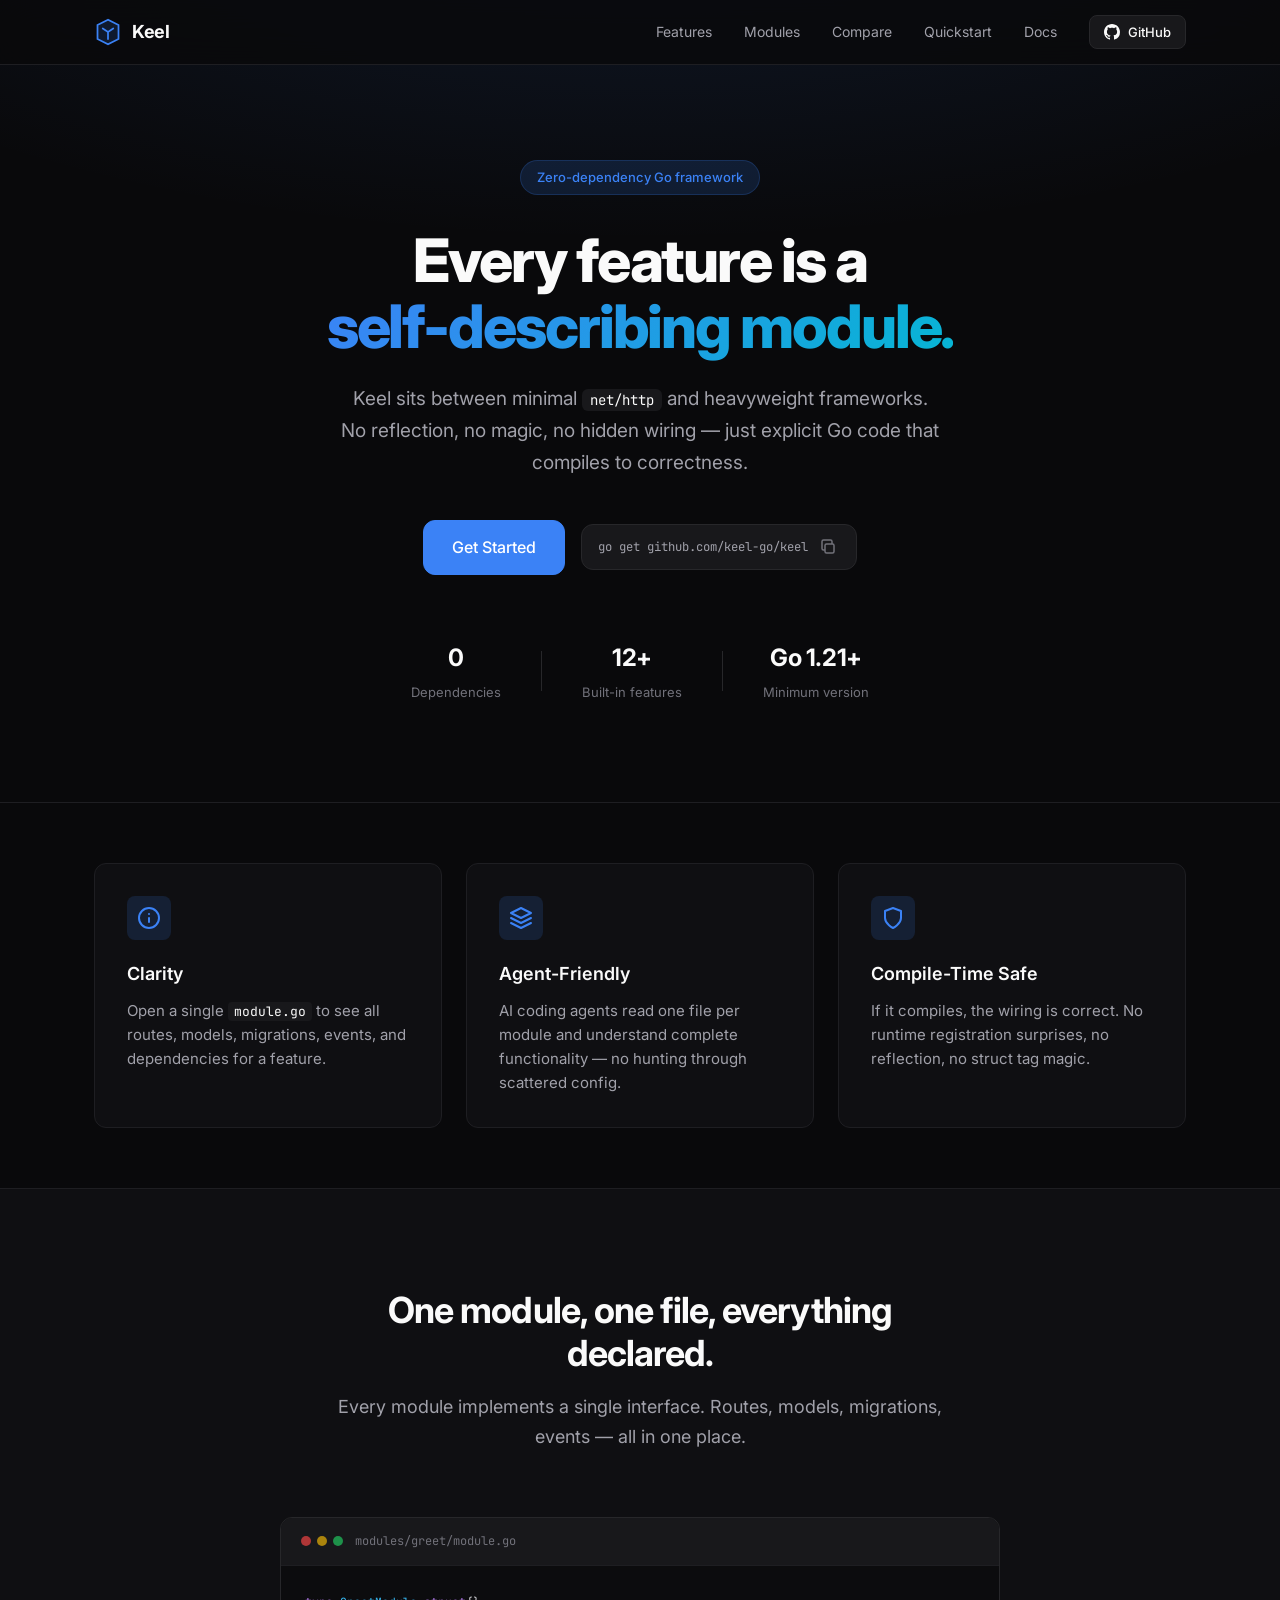
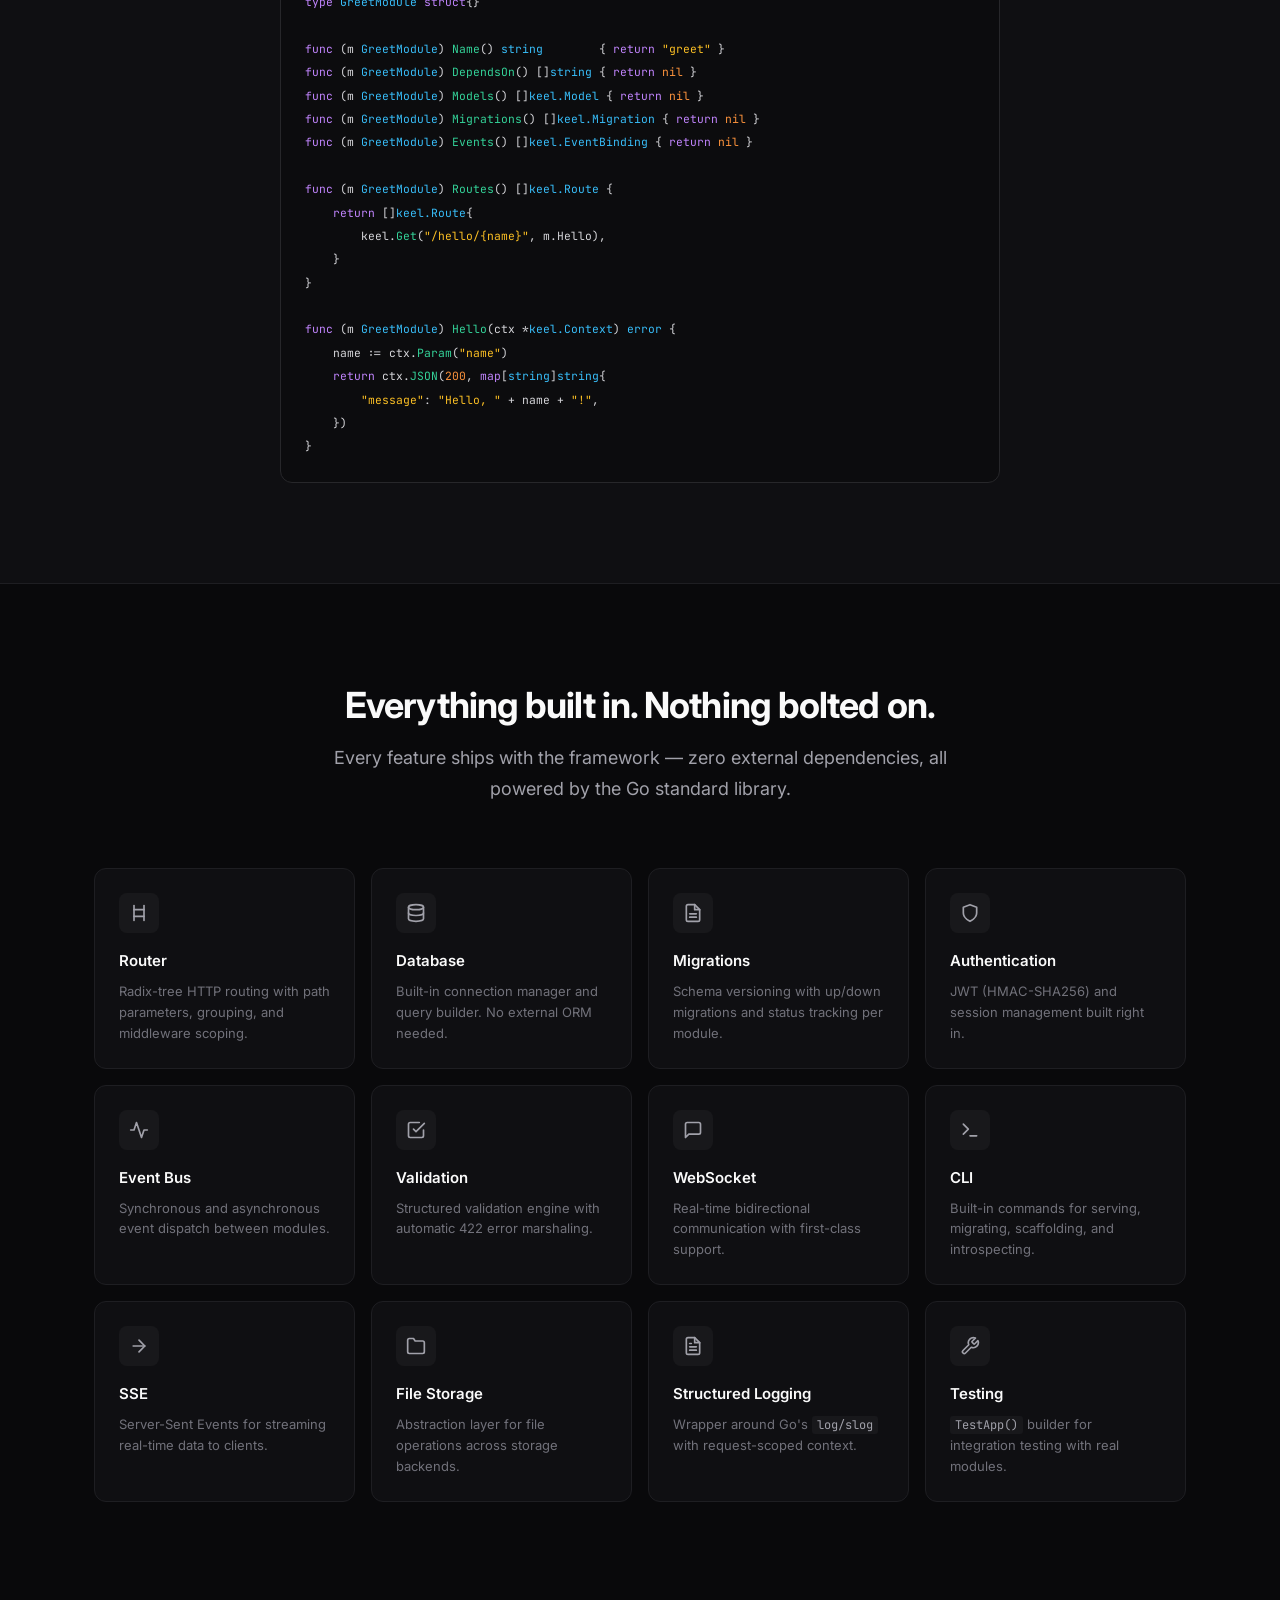
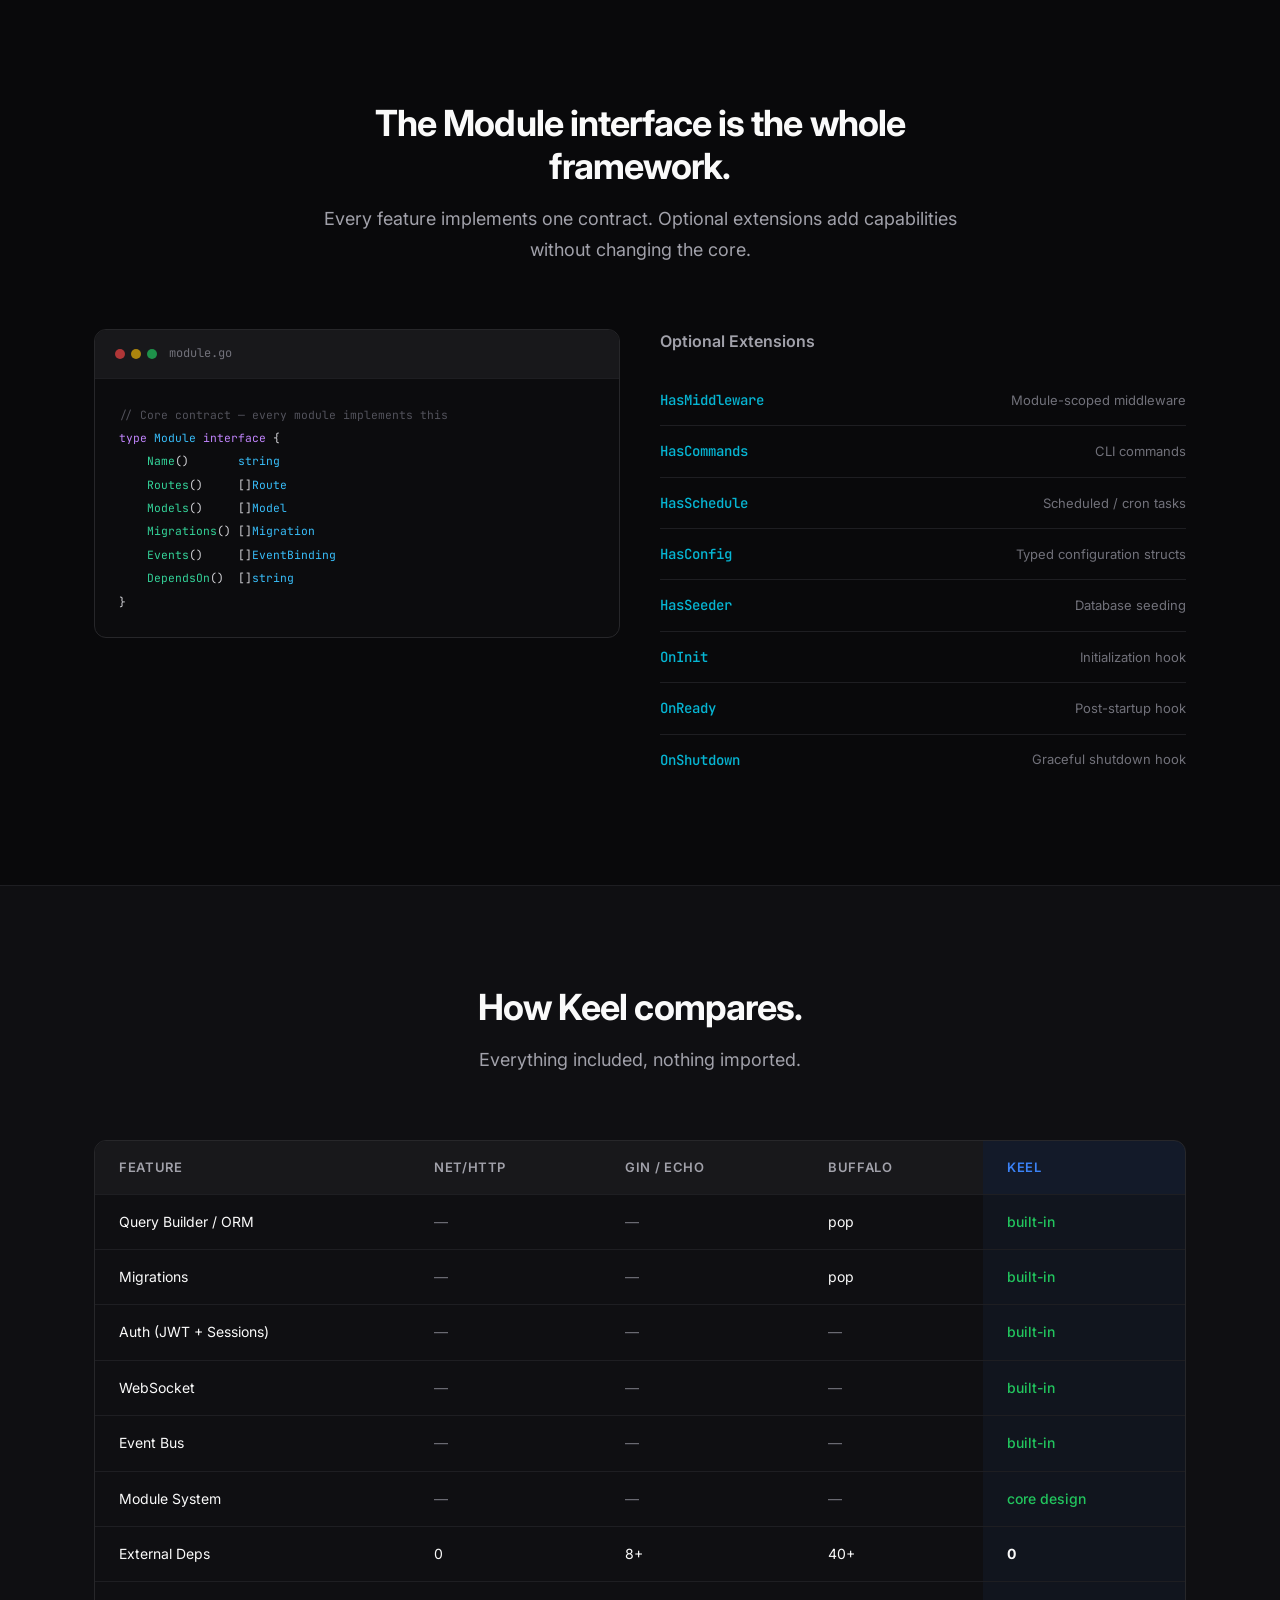
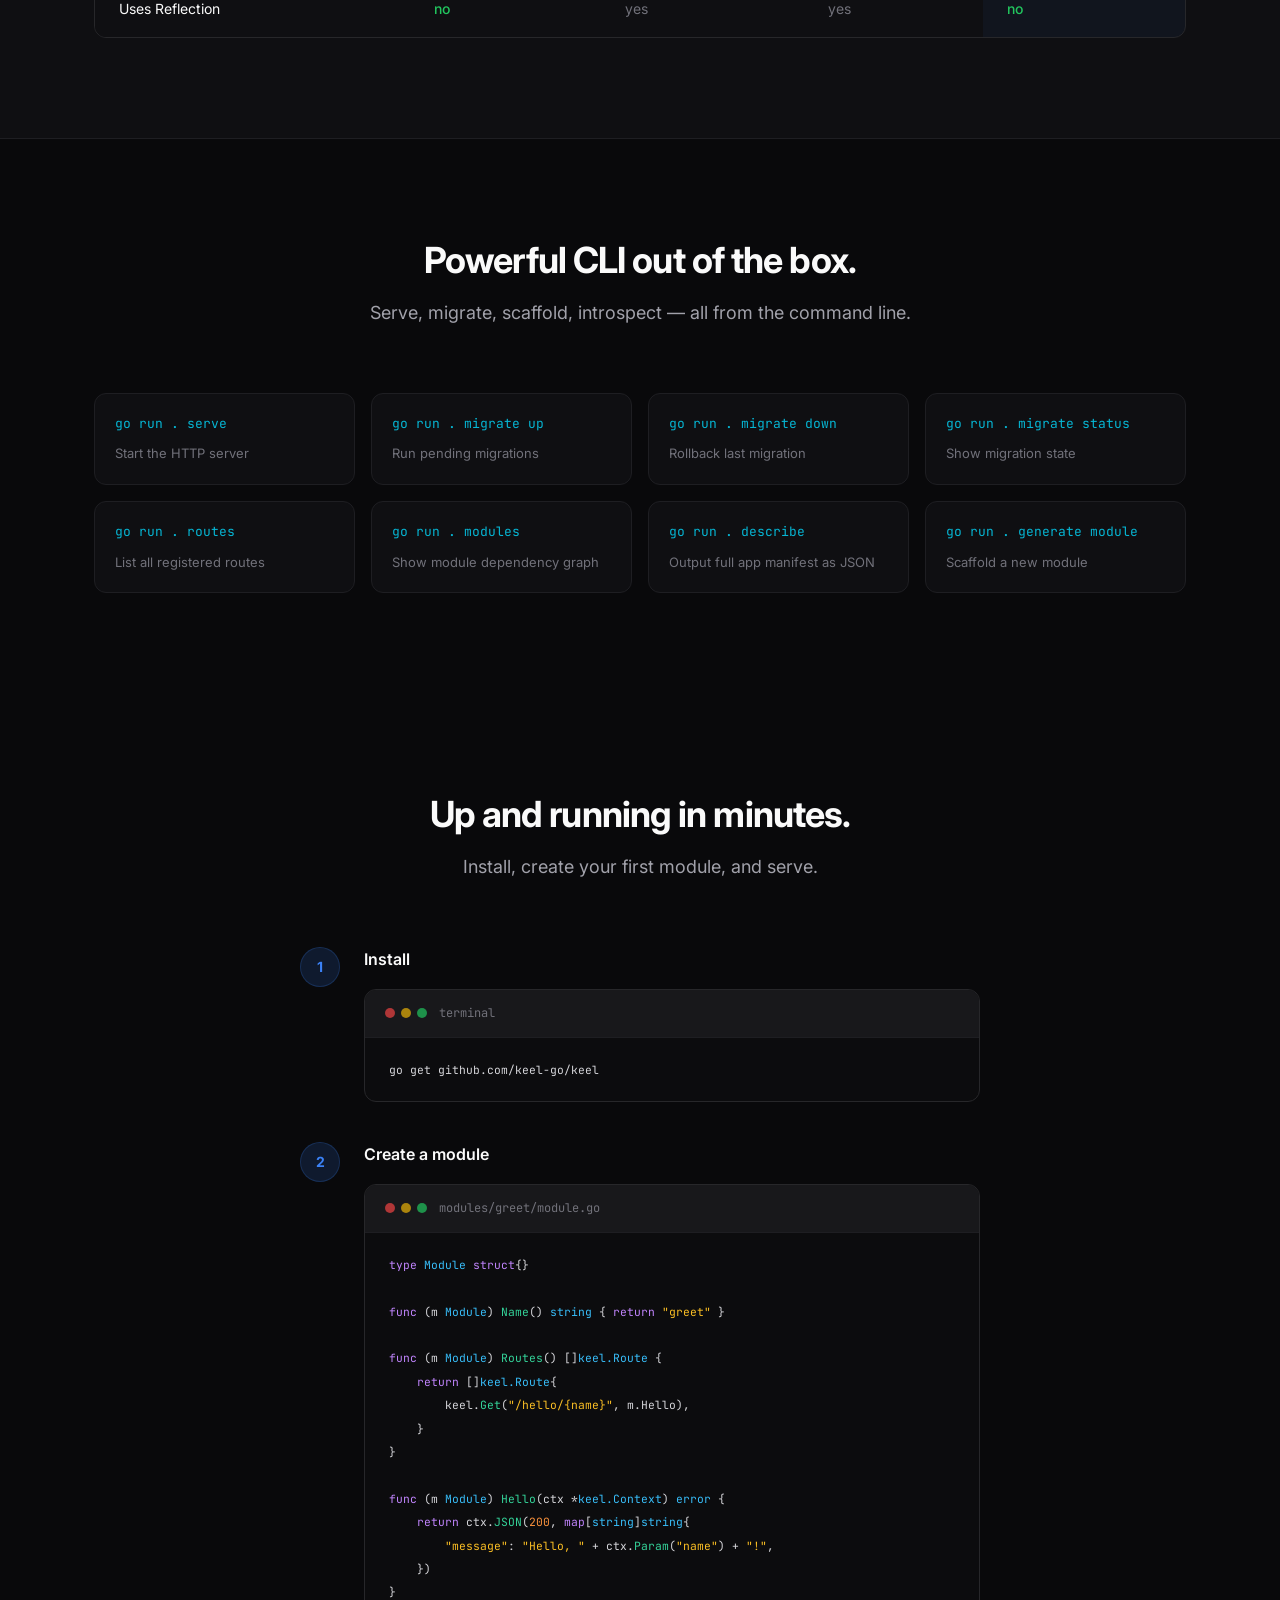
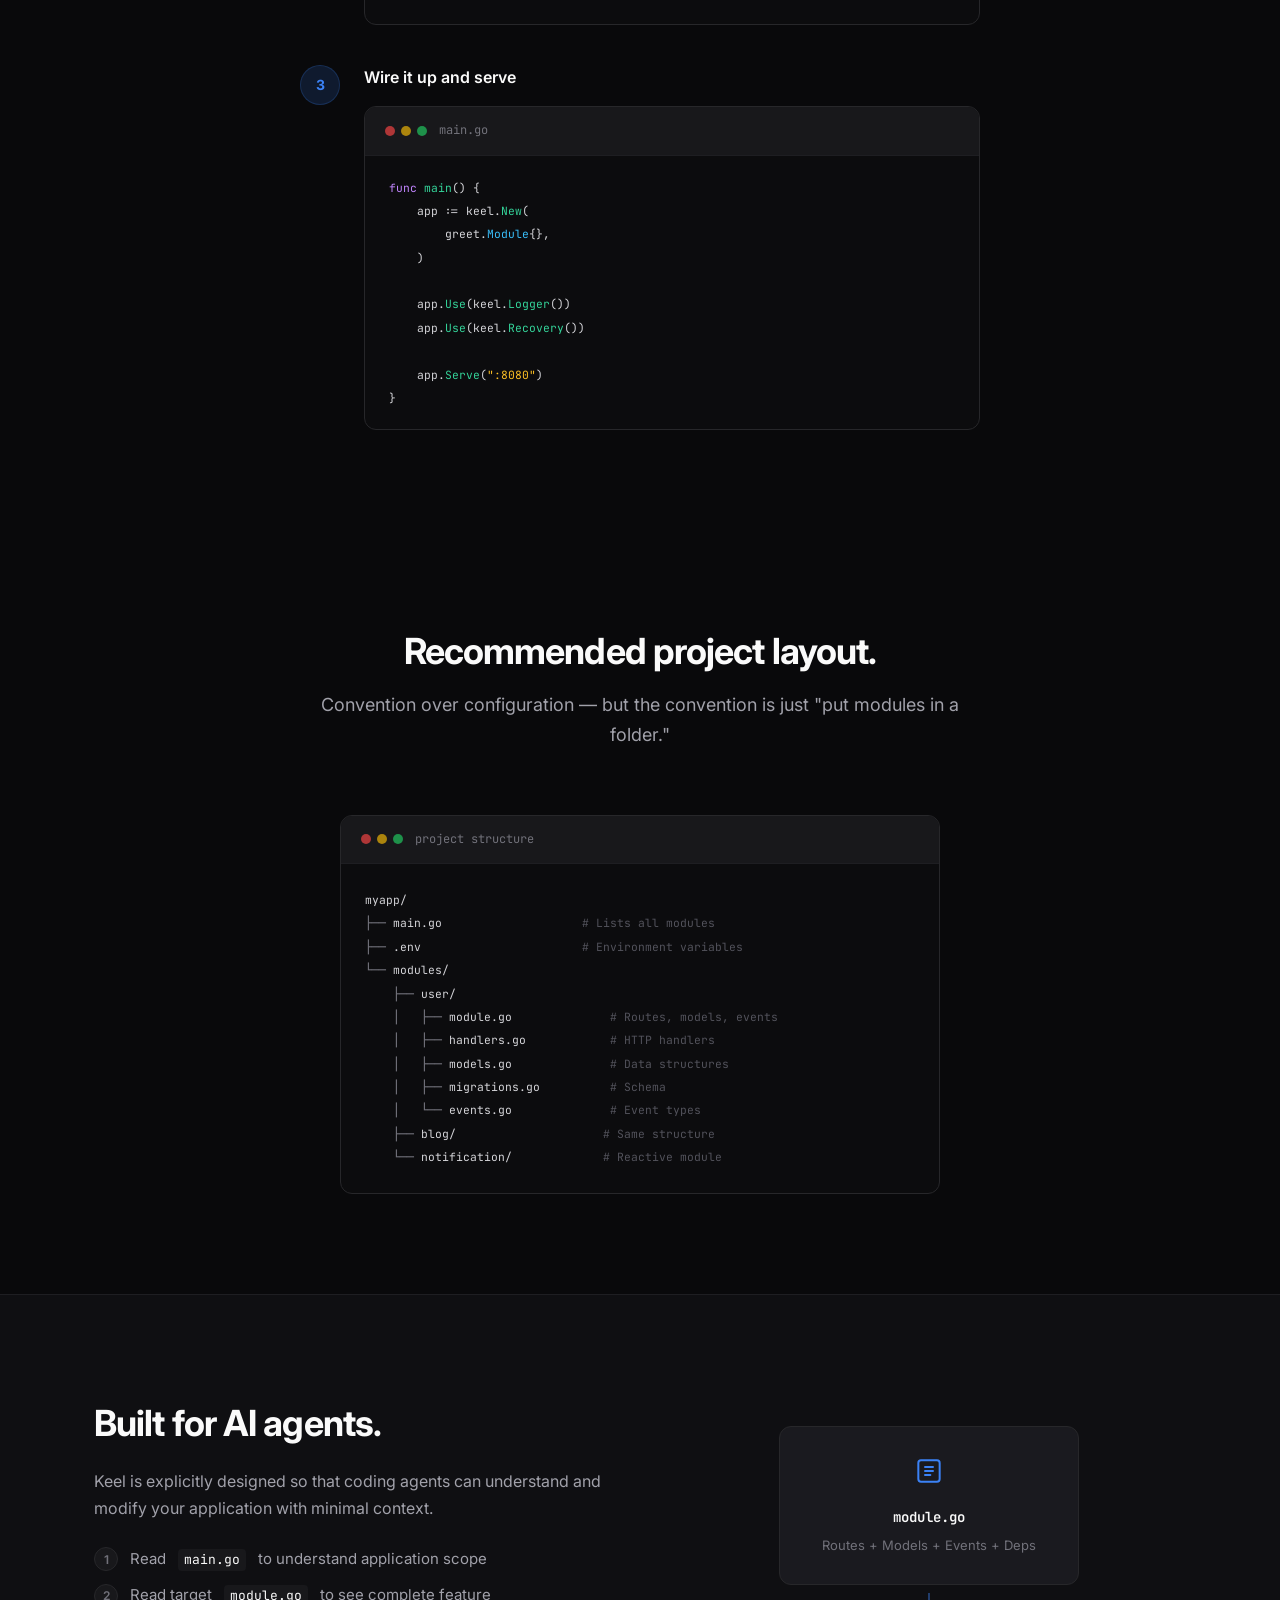
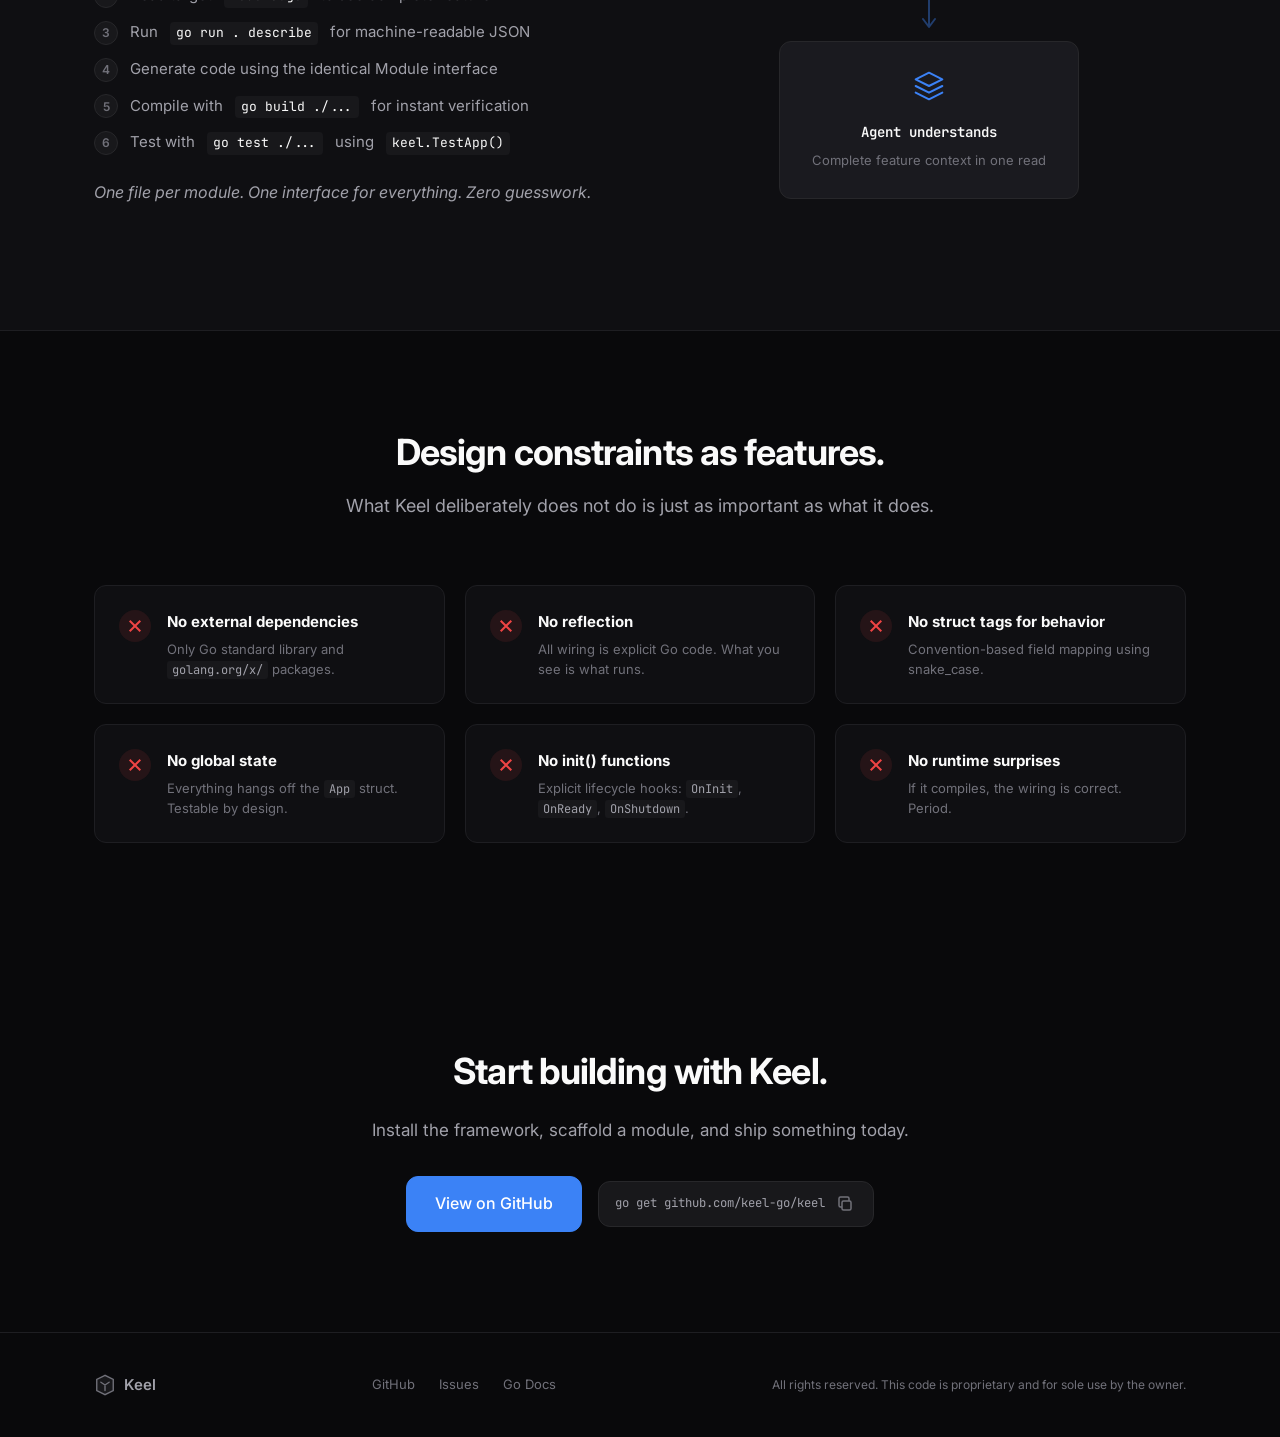
==== commit 12630962: "Documentation created at /public/docs/:   - docs.css (868 lines) - Complete documentation styles mat" ====
--- a/public/index.html
+++ b/public/index.html
@@ -28,6 +28,7 @@
         <a href="#modules">Modules</a>
         <a href="#comparison">Compare</a>
         <a href="#quickstart">Quickstart</a>
+        <a href="docs/">Docs</a>
         <a href="https://github.com/keel-go/keel" class="btn btn-sm" target="_blank" rel="noopener">
           <svg width="16" height="16" viewBox="0 0 16 16" fill="currentColor"><path d="M8 0C3.58 0 0 3.58 0 8c0 3.54 2.29 6.53 5.47 7.59.4.07.55-.17.55-.38 0-.19-.01-.82-.01-1.49-2.01.37-2.53-.49-2.69-.94-.09-.23-.48-.94-.82-1.13-.28-.15-.68-.52-.01-.53.63-.01 1.08.58 1.23.82.72 1.21 1.87.87 2.33.66.07-.52.28-.87.51-1.07-1.78-.2-3.64-.89-3.64-3.95 0-.87.31-1.59.82-2.15-.08-.2-.36-1.02.08-2.12 0 0 .67-.21 2.2.82.64-.18 1.32-.27 2-.27.68 0 1.36.09 2 .27 1.53-1.04 2.2-.82 2.2-.82.44 1.1.16 1.92.08 2.12.51.56.82 1.27.82 2.15 0 3.07-1.87 3.75-3.65 3.95.29.25.54.73.54 1.48 0 1.07-.01 1.93-.01 2.2 0 .21.15.46.55.38A8.013 8.013 0 0016 8c0-4.42-3.58-8-8-8z"/></svg>
           GitHub
@@ -45,6 +46,7 @@
     <a href="#modules" class="mobile-menu-link">Modules</a>
     <a href="#comparison" class="mobile-menu-link">Compare</a>
     <a href="#quickstart" class="mobile-menu-link">Quickstart</a>
+    <a href="docs/" class="mobile-menu-link">Docs</a>
     <a href="https://github.com/keel-go/keel" class="mobile-menu-link" target="_blank" rel="noopener">GitHub</a>
   </div>
 
@@ -63,7 +65,7 @@
         that compiles to correctness.
       </p>
       <div class="hero-actions">
-        <a href="#quickstart" class="btn btn-primary btn-lg">Get Started</a>
+        <a href="docs/" class="btn btn-primary btn-lg">Get Started</a>
         <div class="hero-install">
           <code>go get github.com/keel-go/keel</code>
           <button class="copy-btn" data-copy="go get github.com/keel-go/keel" aria-label="Copy">
